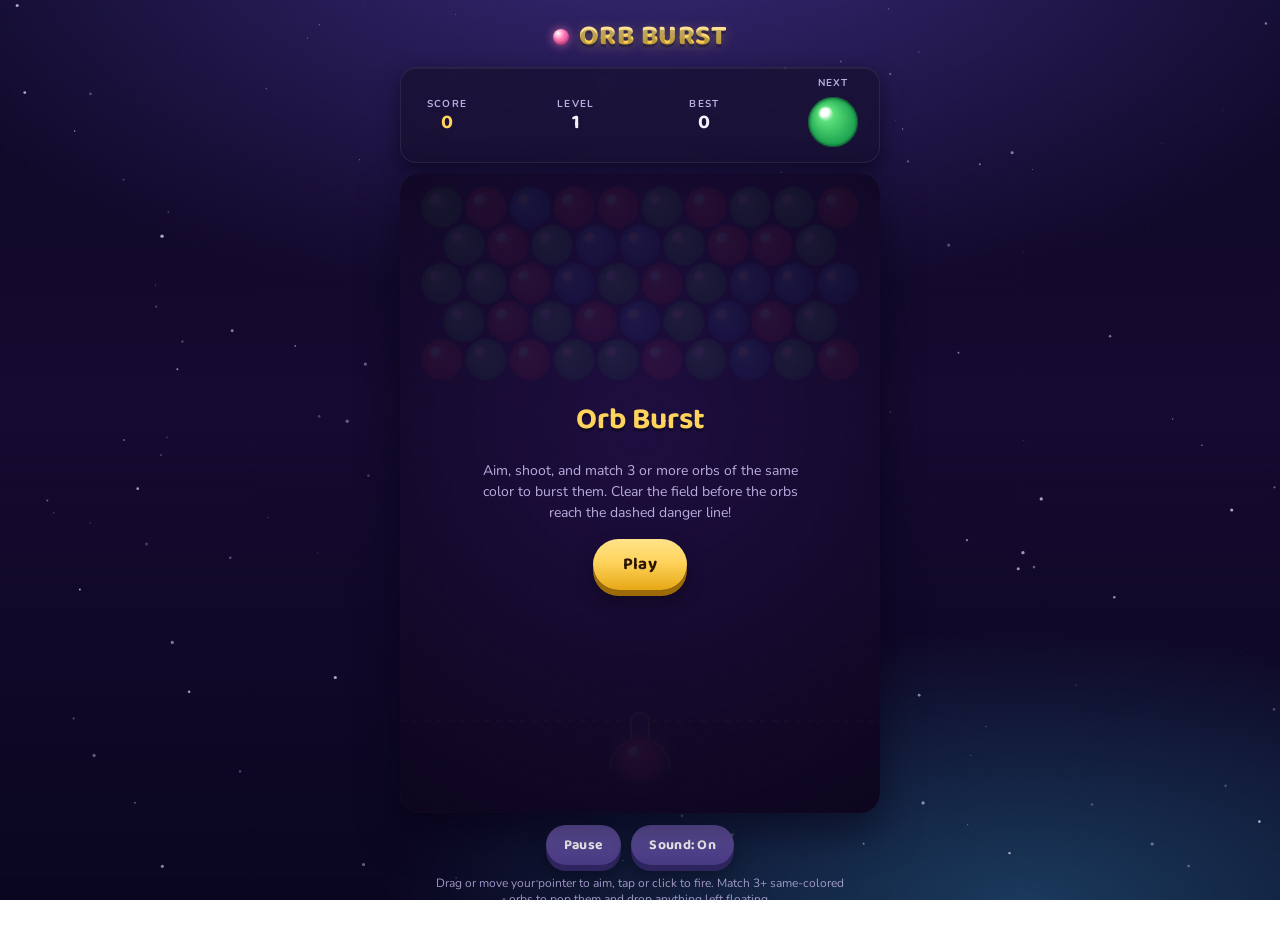
==== bubbleshooter.html @ 4f15226f "Add files via upload" ====
<!DOCTYPE html>
<html lang="en">
<head>
<meta charset="UTF-8">
<meta name="viewport" content="width=device-width, initial-scale=1.0, maximum-scale=1.0, user-scalable=no">
<title>Bubble Shooter</title>
<link rel="stylesheet" href="bubbleshooter.css">
</head>
<body>

<canvas id="starfield"></canvas>

<div id="app">
  <div class="title-row">
    <div class="orb-dot"></div>
    <h1>ORB BURST</h1>
  </div>

  <div class="hud">
    <div class="hud-block">
      <div class="hud-label">Score</div>
      <div class="hud-value gold" id="scoreVal">0</div>
    </div>
    <div class="hud-block">
      <div class="hud-label">Level</div>
      <div class="hud-value" id="levelVal">1</div>
    </div>
    <div class="hud-block">
      <div class="hud-label">Best</div>
      <div class="hud-value" id="bestVal">0</div>
    </div>
    <div class="hud-block">
      <div class="hud-label">Next</div>
      <canvas id="nextPreview" width="44" height="44" style="border-radius:50%;"></canvas>
    </div>
  </div>

  <div id="stage-wrap">
    <canvas id="game" width="480" height="640"></canvas>
    <div id="overlay">
      <h2 id="overlayTitle">Orb Burst</h2>
      <p id="overlayText">Aim, shoot, and match 3 or more orbs of the same color to burst them. Clear the field before the orbs reach the bottom line!</p>
      <div class="stat-line" id="overlayStat" style="display:none;"></div>
      <button class="btn" id="overlayBtn">Play</button>
    </div>
  </div>

  <div id="controls-row">
    <button class="btn secondary" id="pauseBtn">Pause</button>
    <button class="btn secondary" id="soundBtn">Sound: On</button>
  </div>

  <div class="footer-hint">Drag or move your pointer to aim, tap or click to fire. Match 3+ same-colored orbs to pop them and drop anything left floating.</div>
</div>

<script>
(function(){
  "use strict";

  // Polyfill for CanvasRenderingContext2D.roundRect (older browsers)
  if (!CanvasRenderingContext2D.prototype.roundRect) {
    CanvasRenderingContext2D.prototype.roundRect = function(x,y,w,h,r){
      if (typeof r === 'number') r = {tl:r,tr:r,br:r,bl:r};
      this.beginPath();
      this.moveTo(x+r.tl,y);
      this.lineTo(x+w-r.tr,y);
      this.arcTo(x+w,y,x+w,y+r.tr,r.tr);
      this.lineTo(x+w,y+h-r.br);
      this.arcTo(x+w,y+h,x+w-r.br,y+h,r.br);
      this.lineTo(x+r.bl,y+h);
      this.arcTo(x,y+h,x,y+h-r.bl,r.bl);
      this.lineTo(x,y+r.tl);
      this.arcTo(x,y,x+r.tl,y,r.tl);
      this.closePath();
      return this;
    };
  }

  /* ---------------------------------------------------------
     Starfield backdrop (ambient, non-interactive)
  --------------------------------------------------------- */
  const sf = document.getElementById('starfield');
  const sfCtx = sf.getContext('2d');
  let stars = [];
  function sizeStarfield(){
    sf.width = window.innerWidth;
    sf.height = window.innerHeight;
    stars = [];
    const count = Math.floor((sf.width * sf.height) / 9000);
    for(let i=0;i<count;i++){
      stars.push({
        x: Math.random()*sf.width,
        y: Math.random()*sf.height,
        r: Math.random()*1.4 + 0.3,
        p: Math.random()*Math.PI*2,
        s: Math.random()*0.02 + 0.01
      });
    }
  }
  function drawStarfield(t){
    sfCtx.clearRect(0,0,sf.width,sf.height);
    for(const st of stars){
      const alpha = 0.35 + 0.5*Math.sin(t*st.s + st.p)*0.5 + 0.15;
      sfCtx.beginPath();
      sfCtx.fillStyle = `rgba(230,220,255,${Math.max(0.08,alpha)})`;
      sfCtx.arc(st.x, st.y, st.r, 0, Math.PI*2);
      sfCtx.fill();
    }
    requestAnimationFrame(drawStarfield);
  }
  window.addEventListener('resize', sizeStarfield);
  sizeStarfield();
  requestAnimationFrame(drawStarfield);

  /* ---------------------------------------------------------
     Sound (tiny synthesized effects, no external assets)
  --------------------------------------------------------- */
  let audioCtx = null;
  let soundOn = true;
  function ensureAudio(){
    if(!audioCtx){
      try{ audioCtx = new (window.AudioContext || window.webkitAudioContext)(); }
      catch(e){ audioCtx = null; }
    }
  }
  function beep(freq, dur, type, vol, when){
    if(!soundOn || !audioCtx) return;
    const t0 = audioCtx.currentTime + (when||0);
    const osc = audioCtx.createOscillator();
    const gain = audioCtx.createGain();
    osc.type = type || 'sine';
    osc.frequency.setValueAtTime(freq, t0);
    gain.gain.setValueAtTime(0.0001, t0);
    gain.gain.exponentialRampToValueAtTime(vol||0.15, t0+0.012);
    gain.gain.exponentialRampToValueAtTime(0.0001, t0+dur);
    osc.connect(gain).connect(audioCtx.destination);
    osc.start(t0);
    osc.stop(t0+dur+0.02);
  }
  function sfxShoot(){ beep(520,0.09,'triangle',0.12); }
  function sfxBounce(){ beep(340,0.05,'sine',0.06); }
  function sfxAttach(){ beep(300,0.06,'sine',0.08); }
  function sfxPop(i){ beep(620 + i*70, 0.14, 'square', 0.10, i*0.03); }
  function sfxDrop(){ beep(180,0.2,'sawtooth',0.05); }
  function sfxLevel(){ beep(700,0.12,'triangle',0.14); beep(880,0.16,'triangle',0.14,0.1); beep(1040,0.2,'triangle',0.14,0.2); }
  function sfxGameOver(){ beep(300,0.25,'sawtooth',0.12); beep(220,0.3,'sawtooth',0.12,0.15); beep(140,0.4,'sawtooth',0.12,0.3); }

  /* ---------------------------------------------------------
     Game constants & grid math (odd-r horizontal hex offset)
  --------------------------------------------------------- */
  const canvas = document.getElementById('game');
  const ctx = canvas.getContext('2d');
  const W = canvas.width, H = canvas.height;

  const R = 22;                 // bubble radius
  const COLS = 10;
  const ROWH = R*Math.sqrt(3);
  const OFFSET_X = (W - (COLS*2*R)) / 2;
  const OFFSET_Y = 34;
  const CEILING_ROWS_START = 5;      // initial filled rows
  const GAME_OVER_Y = H - 92;        // if a bubble's center passes this, game over
  const SHOOTER_X = W/2, SHOOTER_Y = H - 54;
  const SPEED = 11;

  const COLORS = [
    { id:'r', a:'#ff5f6d', b:'#c81c3e' },
    { id:'b', a:'#4facfe', b:'#1257c7' },
    { id:'g', a:'#5be07a', b:'#149a4a' },
    { id:'y', a:'#ffe066', b:'#e0a41c' },
    { id:'p', a:'#c58bff', b:'#7b2fd6' },
    { id:'o', a:'#ffab5e', b:'#e0651c' },
  ];
  function colorById(id){ return COLORS.find(c=>c.id===id); }

  function cellToPixel(r,c){
    return {
      x: OFFSET_X + R + c*2*R + (r%2===1 ? R : 0),
      y: OFFSET_Y + r*ROWH
    };
  }
  function neighborsOf(r,c){
    if(r % 2 === 0){
      return [[r-1,c-1],[r-1,c],[r,c-1],[r,c+1],[r+1,c-1],[r+1,c]];
    } else {
      return [[r-1,c],[r-1,c+1],[r,c-1],[r,c+1],[r+1,c],[r+1,c+1]];
    }
  }
  function key(r,c){ return r+','+c; }
  function colsInRow(r){ return r%2===1 ? COLS-1 : COLS; }

  /* ---------------------------------------------------------
     Game state
  --------------------------------------------------------- */
  let grid = {};              // key -> colorId
  let level = 1;
  let score = 0;
  let best = parseInt(localStorage.getItem('orbBurstBest')||'0',10) || 0;
  let ceilingOffset = 0;      // pixels the whole stack has descended (visual/logic shift)
  let rowShift = 0;           // integer rows shifted down (for the "ceiling drops" mechanic)
  let shotsUntilDrop = 8;
  let shotsFired = 0;

  let shooterAngle = -Math.PI/2;
  let currentColor = null;
  let nextColor = null;

  let moving = null;          // { x,y,vx,vy,color }
  let particles = [];         // pop effect particles
  let fallers = [];           // bubbles that detached and fall off-screen
  let floatTexts = [];        // "+30" style popups

  let state = 'menu';         // menu | aiming | flying | resolving | paused | over | win
  let animT = 0;

  document.getElementById('bestVal').textContent = best;

  /* ---------------------------------------------------------
     Level setup
  --------------------------------------------------------- */
  function availableColorCount(){
    return Math.min(COLORS.length, 3 + Math.floor((level-1)/1));
  }
  function randomColor(){
    const n = availableColorCount();
    return COLORS[Math.floor(Math.random()*n)].id;
  }

  function buildLevel(lv){
    grid = {};
    rowShift = 0;
    ceilingOffset = 0;
    const rows = Math.min(CEILING_ROWS_START + Math.floor((lv-1)/2), 9);
    for(let r=0;r<rows;r++){
      for(let c=0;c<colsInRow(r);c++){
        // leave a few sparse gaps for variety in higher levels
        if(lv>2 && Math.random() < 0.06 && r>0) continue;
        grid[key(r,c)] = randomColor();
      }
    }
    currentColor = randomColor();
    nextColor = randomColor();
    shotsFired = 0;
    shotsUntilDrop = 8;
    drawNextPreview();
  }

  /* ---------------------------------------------------------
     Rendering helpers
  --------------------------------------------------------- */
  function bubbleGradient(x,y,r,color,ctx2){
    const g = ctx2.createRadialGradient(x-r*0.35,y-r*0.4,r*0.15,x,y,r*1.05);
    g.addColorStop(0, '#ffffff');
    g.addColorStop(0.18, color.a);
    g.addColorStop(1, color.b);
    return g;
  }

  function drawBubble(x,y,r,colorId,ctx2,glow){
    const color = colorById(colorId);
    if(!color) return;
    ctx2 = ctx2 || ctx;
    if(glow){
      ctx2.save();
      ctx2.shadowColor = color.a;
      ctx2.shadowBlur = 18;
    }
    ctx2.beginPath();
    ctx2.fillStyle = bubbleGradient(x,y,r,color,ctx2);
    ctx2.arc(x,y,r,0,Math.PI*2);
    ctx2.fill();
    // rim
    ctx2.beginPath();
    ctx2.strokeStyle = 'rgba(0,0,0,0.18)';
    ctx2.lineWidth = 1.5;
    ctx2.arc(x,y,r-0.75,0,Math.PI*2);
    ctx2.stroke();
    // specular highlight
    ctx2.beginPath();
    ctx2.fillStyle = 'rgba(255,255,255,0.55)';
    ctx2.ellipse(x-r*0.32, y-r*0.38, r*0.26, r*0.16, -0.6, 0, Math.PI*2);
    ctx2.fill();
    if(glow) ctx2.restore();
  }

  function drawNextPreview(){
    const c = document.getElementById('nextPreview');
    const cx = c.getContext('2d');
    cx.clearRect(0,0,44,44);
    drawBubble(22,22,17,nextColor,cx,false);
  }

  /* ---------------------------------------------------------
     Grid rendering + game-over line
  --------------------------------------------------------- */
  function forEachBubble(fn){
    for(const k in grid){
      const [r,c] = k.split(',').map(Number);
      fn(r,c,grid[k]);
    }
  }

  function drawGrid(){
    forEachBubble((r,c,colorId)=>{
      const p = cellToPixel(r,c);
      drawBubble(p.x, p.y + ceilingOffset, R-1.2, colorId);
    });
  }

  function drawDangerLine(){
    const y = GAME_OVER_Y;
    ctx.save();
    ctx.setLineDash([6,6]);
    ctx.strokeStyle = 'rgba(255,90,110,0.55)';
    ctx.lineWidth = 2;
    ctx.beginPath();
    ctx.moveTo(0,y);
    ctx.lineTo(W,y);
    ctx.stroke();
    ctx.restore();
  }

  /* ---------------------------------------------------------
     Shooter + aim trajectory (with wall bounce prediction)
  --------------------------------------------------------- */
  function drawShooter(){
    // base
    ctx.save();
    ctx.translate(SHOOTER_X, SHOOTER_Y);
    const grad = ctx.createRadialGradient(0,10,4,0,10,34);
    grad.addColorStop(0,'#3a2a72');
    grad.addColorStop(1,'#1c1240');
    ctx.beginPath();
    ctx.fillStyle = grad;
    ctx.arc(0,10,30,Math.PI,0,false);
    ctx.fill();
    ctx.strokeStyle = 'rgba(255,211,92,0.5)';
    ctx.lineWidth = 2;
    ctx.beginPath();
    ctx.arc(0,10,30,Math.PI,0,false);
    ctx.stroke();

    // barrel
    ctx.rotate(shooterAngle + Math.PI/2);
    ctx.fillStyle = '#2a1c58';
    ctx.strokeStyle = 'rgba(255,211,92,0.6)';
    ctx.lineWidth = 2;
    ctx.beginPath();
    ctx.roundRect(-9,-46,18,46,8);
    ctx.fill();
    ctx.stroke();
    ctx.restore();

    // loaded bubble
    if(currentColor && (state==='aiming' || state==='menu')){
      drawBubble(SHOOTER_X, SHOOTER_Y, R-1, currentColor, ctx, true);
    }
  }

  function computeAimPath(){
    // Returns list of points for dashed trajectory, bouncing off side walls.
    const pts = [{x:SHOOTER_X,y:SHOOTER_Y}];
    let x = SHOOTER_X, y = SHOOTER_Y;
    let vx = Math.cos(shooterAngle)*SPEED, vy = Math.sin(shooterAngle)*SPEED;
    for(let i=0;i<400;i++){
      x += vx; y += vy;
      if(x < R){ x = R; vx = -vx; }
      if(x > W-R){ x = W-R; vx = -vx; }
      pts.push({x,y});
      if(y < OFFSET_Y + R + ceilingOffset) break;
      // stop near any existing bubble
      let hit = false;
      forEachBubble((r,c,colorId)=>{
        if(hit) return;
        const p = cellToPixel(r,c);
        const dx = x-p.x, dy = y-(p.y+ceilingOffset);
        if(dx*dx+dy*dy <= (2*R-4)*(2*R-4)) hit = true;
      });
      if(hit) break;
    }
    return pts;
  }

  function drawAimLine(){
    if(state !== 'aiming') return;
    const pts = computeAimPath();
    ctx.save();
    ctx.setLineDash([9,9]);
    ctx.lineDashOffset = -(animT*0.03)%18;
    ctx.strokeStyle = 'rgba(255,255,255,0.55)';
    ctx.lineWidth = 2.4;
    ctx.beginPath();
    pts.forEach((p,i)=> i===0 ? ctx.moveTo(p.x,p.y) : ctx.lineTo(p.x,p.y));
    ctx.stroke();
    ctx.restore();
    // landing marker
    const last = pts[pts.length-1];
    ctx.save();
    ctx.globalAlpha = 0.5;
    drawBubble(last.x,last.y,R-2,currentColor);
    ctx.restore();
  }

  /* ---------------------------------------------------------
     Particles (pop burst) & floating score text
  --------------------------------------------------------- */
  function spawnPopParticles(x,y,colorId){
    const color = colorById(colorId);
    for(let i=0;i<12;i++){
      const ang = (Math.PI*2*i)/12 + Math.random()*0.3;
      const spd = 2 + Math.random()*3.2;
      particles.push({
        x,y,
        vx: Math.cos(ang)*spd,
        vy: Math.sin(ang)*spd - 1,
        r: 2.5+Math.random()*2.5,
        life: 1,
        color: Math.random()<0.5 ? color.a : color.b
      });
    }
    // shockwave ring
    particles.push({ ring:true, x, y, r:4, life:1, color: color.a });
  }

  function updateParticles(){
    for(let i=particles.length-1;i>=0;i--){
      const p = particles[i];
      if(p.ring){
        p.r += 3.2;
        p.life -= 0.06;
      } else {
        p.x += p.vx; p.y += p.vy;
        p.vy += 0.18;
        p.life -= 0.025;
      }
      if(p.life<=0) particles.splice(i,1);
    }
  }
  function drawParticles(){
    for(const p of particles){
      ctx.save();
      ctx.globalAlpha = Math.max(0,p.life);
      if(p.ring){
        ctx.strokeStyle = p.color;
        ctx.lineWidth = 2.5;
        ctx.beginPath();
        ctx.arc(p.x,p.y,p.r,0,Math.PI*2);
        ctx.stroke();
      } else {
        ctx.fillStyle = p.color;
        ctx.beginPath();
        ctx.arc(p.x,p.y,p.r,0,Math.PI*2);
        ctx.fill();
      }
      ctx.restore();
    }
  }

  function spawnFloatText(x,y,text,color){
    floatTexts.push({x,y,text,life:1,color: color||'#ffd35c'});
  }
  function updateFloatTexts(){
    for(let i=floatTexts.length-1;i>=0;i--){
      const t = floatTexts[i];
      t.y -= 0.7;
      t.life -= 0.018;
      if(t.life<=0) floatTexts.splice(i,1);
    }
  }
  function drawFloatTexts(){
    ctx.save();
    ctx.font = "800 20px 'Baloo 2', sans-serif";
    ctx.textAlign = 'center';
    for(const t of floatTexts){
      ctx.globalAlpha = Math.max(0,t.life);
      ctx.fillStyle = t.color;
      ctx.fillText(t.text, t.x, t.y);
    }
    ctx.restore();
  }

  /* ---------------------------------------------------------
     Falling (detached) bubbles animation
  --------------------------------------------------------- */
  function updateFallers(){
    for(let i=fallers.length-1;i>=0;i--){
      const f = fallers[i];
      f.vy += 0.45;
      f.x += f.vx;
      f.y += f.vy;
      f.rot += f.vr;
      if(f.y - R > H){ fallers.splice(i,1); }
    }
  }
  function drawFallers(){
    for(const f of fallers){
      ctx.save();
      ctx.translate(f.x,f.y);
      ctx.rotate(f.rot);
      drawBubble(0,0,R-1.2,f.color);
      ctx.restore();
    }
  }

  /* ---------------------------------------------------------
     Firing + collision + snapping
  --------------------------------------------------------- */
  function fire(){
    if(state !== 'aiming') return;
    ensureAudio();
    state = 'flying';
    moving = {
      x: SHOOTER_X, y: SHOOTER_Y,
      vx: Math.cos(shooterAngle)*SPEED,
      vy: Math.sin(shooterAngle)*SPEED,
      color: currentColor
    };
    sfxShoot();
  }

  function findSnapCell(x,y){
    // Find nearest empty cell near point (x,y), preferring adjacency to existing bubbles.
    let best = null, bestDist = Infinity;
    let candidates = new Set();
    forEachBubble((r,c)=>{
      neighborsOf(r,c).forEach(([nr,nc])=>{
        if(nr<0) return;
        if(nc<0 || nc>=colsInRow(nr)) return;
        if(!grid[key(nr,nc)]) candidates.add(key(nr,nc));
      });
    });
    if(candidates.size === 0){
      // empty board: approximate directly
      let r = Math.round((y-ceilingOffset-OFFSET_Y)/ROWH);
      if(r<0) r=0;
      let c = Math.round((x-OFFSET_X-R-(r%2===1?R:0))/(2*R));
      c = Math.max(0, Math.min(colsInRow(r)-1, c));
      return {r,c};
    }
    candidates.forEach(k=>{
      const [r,c] = k.split(',').map(Number);
      const p = cellToPixel(r,c);
      const dx = x-p.x, dy = y-(p.y+ceilingOffset);
      const d = dx*dx+dy*dy;
      if(d < bestDist){ bestDist = d; best = {r,c}; }
    });
    return best;
  }

  function updateMoving(){
    if(!moving) return;
    moving.x += moving.vx;
    moving.y += moving.vy;

    if(moving.x < R){ moving.x = R; moving.vx *= -1; sfxBounce(); }
    if(moving.x > W-R){ moving.x = W-R; moving.vx *= -1; sfxBounce(); }

    let collided = false;
    if(moving.y <= OFFSET_Y + R + ceilingOffset){
      collided = true;
    } else {
      forEachBubble((r,c)=>{
        if(collided) return;
        const p = cellToPixel(r,c);
        const dx = moving.x-p.x, dy = moving.y-(p.y+ceilingOffset);
        if(dx*dx+dy*dy <= (2*R-3)*(2*R-3)) collided = true;
      });
    }

    if(collided){
      const cell = findSnapCell(moving.x, moving.y - ceilingOffset);
      const shotColor = moving.color;
      moving = null;
      if(cell){
        grid[key(cell.r,cell.c)] = shotColor;
        sfxAttach();
        resolveMatches(cell.r, cell.c);   // this sets state to 'aiming' / 'win' / 'over'
      } else {
        state = 'aiming';
      }
    }
  }

  /* ---------------------------------------------------------
     Match resolution + floating cleanup
  --------------------------------------------------------- */
  function floodMatch(r,c){
    const color = grid[key(r,c)];
    if(!color) return [];
    const visited = new Set();
    const stack = [[r,c]];
    const result = [];
    while(stack.length){
      const [cr,cc] = stack.pop();
      const k = key(cr,cc);
      if(visited.has(k)) continue;
      visited.add(k);
      if(grid[k] !== color) continue;
      result.push([cr,cc]);
      for(const [nr,nc] of neighborsOf(cr,cc)){
        if(!visited.has(key(nr,nc))) stack.push([nr,nc]);
      }
    }
    return result;
  }

  function findFloating(){
    const visited = new Set();
    const queue = [];
    for(let c=0;c<colsInRow(0);c++){
      const k = key(0,c);
      if(grid[k]){ visited.add(k); queue.push([0,c]); }
    }
    while(queue.length){
      const [r,c] = queue.shift();
      for(const [nr,nc] of neighborsOf(r,c)){
        const k = key(nr,nc);
        if(grid[k] && !visited.has(k)){ visited.add(k); queue.push([nr,nc]); }
      }
    }
    const floating = [];
    for(const k in grid){
      if(!visited.has(k)) floating.push(k);
    }
    return floating;
  }

  function addScore(n, x, y){
    score += n;
    document.getElementById('scoreVal').textContent = score;
    spawnFloatText(x,y,'+'+n);
    if(score > best){
      best = score;
      localStorage.setItem('orbBurstBest', String(best));
      document.getElementById('bestVal').textContent = best;
    }
  }

  function resolveMatches(r,c){
    const group = floodMatch(r,c);
    if(group.length >= 3){
      group.forEach(([gr,gc],i)=>{
        const p = cellToPixel(gr,gc);
        const colorId = grid[key(gr,gc)];
        setTimeout(()=>{
          spawnPopParticles(p.x, p.y+ceilingOffset, colorId);
          sfxPop(i);
        }, i*28);
        delete grid[key(gr,gc)];
      });
      const p = cellToPixel(r,c);
      addScore(group.length*10 + Math.max(0,group.length-3)*5, p.x, p.y+ceilingOffset);

      // after removal, detach anything no longer connected to ceiling
      const floating = findFloating();
      if(floating.length){
        floating.forEach(k=>{
          const [fr,fc] = k.split(',').map(Number);
          const p2 = cellToPixel(fr,fc);
          fallers.push({
            x: p2.x, y: p2.y+ceilingOffset,
            vx: (Math.random()-0.5)*2.5, vy: -1-Math.random(),
            rot: 0, vr: (Math.random()-0.5)*0.3,
            color: grid[k]
          });
          delete grid[k];
        });
        addScore(floating.length*15, p.x, p.y+ceilingOffset-24);
        sfxDrop();
      }
    }

    checkBoardState();
  }

  function checkBoardState(){
    const remaining = Object.keys(grid).length;
    if(remaining === 0){
      state = 'win';
      sfxLevel();
      showOverlay('Level Cleared!', `You cleared the field with a score of ${score}.`, true, 'Next Level');
      return;
    }
    // game over check
    let over = false;
    forEachBubble((r,c)=>{
      const p = cellToPixel(r,c);
      if(p.y+ceilingOffset + R >= GAME_OVER_Y) over = true;
    });
    if(over){
      state = 'over';
      sfxGameOver();
      showOverlay('Game Over', `Final score: ${score}. The orbs reached the danger line.`, true, 'Try Again');
      return;
    }
    // ready for next shot
    currentColor = nextColor;
    nextColor = randomColor();
    drawNextPreview();
    state = 'aiming';
  }

  function forceDropCeiling(){
    // shift every row down by 1 to raise tension, add a fresh row at top
    const newGrid = {};
    for(const k in grid){
      const [r,c] = k.split(',').map(Number);
      newGrid[key(r+1,c)] = grid[k];
    }
    for(let c=0;c<colsInRow(0);c++){
      if(Math.random() < 0.82) newGrid[key(0,c)] = randomColor();
    }
    grid = newGrid;
    checkBoardState();
  }

  /* ---------------------------------------------------------
     Input handling
  --------------------------------------------------------- */
  function pointFromEvent(e){
    const rect = canvas.getBoundingClientRect();
    const scaleX = W / rect.width, scaleY = H / rect.height;
    const cx = (e.touches ? e.touches[0].clientX : e.clientX) - rect.left;
    const cy = (e.touches ? e.touches[0].clientY : e.clientY) - rect.top;
    return { x: cx*scaleX, y: cy*scaleY };
  }

  function updateAimFromPoint(pt){
    let dx = pt.x - SHOOTER_X, dy = pt.y - SHOOTER_Y;
    let ang = Math.atan2(dy,dx);
    const minAng = -Math.PI + 0.18, maxAng = -0.18;
    if(dy > -10){
      // clamp to upward hemisphere with small margins near horizontal
      ang = ang > -Math.PI/2 ? maxAng : minAng;
    }
    ang = Math.max(-Math.PI+0.12, Math.min(-0.12, ang));
    shooterAngle = ang;
  }

  let pointerDown = false;
  canvas.addEventListener('mousemove', (e)=>{
    if(state!=='aiming') return;
    updateAimFromPoint(pointFromEvent(e));
  });
  canvas.addEventListener('mousedown', (e)=>{
    if(state!=='aiming') return;
    updateAimFromPoint(pointFromEvent(e));
    fire();
  });
  canvas.addEventListener('touchstart', (e)=>{
    e.preventDefault();
    if(state!=='aiming'){ return; }
    updateAimFromPoint(pointFromEvent(e));
  }, {passive:false});
  canvas.addEventListener('touchmove', (e)=>{
    e.preventDefault();
    if(state!=='aiming') return;
    updateAimFromPoint(pointFromEvent(e));
  }, {passive:false});
  canvas.addEventListener('touchend', (e)=>{
    e.preventDefault();
    if(state!=='aiming') return;
    fire();
  }, {passive:false});

  /* ---------------------------------------------------------
     Overlay / menu control
  --------------------------------------------------------- */
  const overlay = document.getElementById('overlay');
  const overlayTitle = document.getElementById('overlayTitle');
  const overlayText = document.getElementById('overlayText');
  const overlayStat = document.getElementById('overlayStat');
  const overlayBtn = document.getElementById('overlayBtn');

  function showOverlay(title, text, showBtn, btnLabel){
    overlayTitle.textContent = title;
    overlayText.textContent = text;
    overlayStat.style.display = 'none';
    overlayBtn.style.display = showBtn ? 'inline-block' : 'none';
    overlayBtn.textContent = btnLabel || 'Play';
    overlay.classList.add('show');
  }
  function hideOverlay(){ overlay.classList.remove('show'); }

  overlayBtn.addEventListener('click', ()=>{
    ensureAudio();
    if(state === 'menu' || state === 'over'){
      level = 1; score = 0;
      document.getElementById('scoreVal').textContent = 0;
      document.getElementById('levelVal').textContent = level;
      buildLevel(level);
      hideOverlay();
      state = 'aiming';
    } else if(state === 'win'){
      level += 1;
      document.getElementById('levelVal').textContent = level;
      buildLevel(level);
      hideOverlay();
      state = 'aiming';
    }
  });

  document.getElementById('pauseBtn').addEventListener('click', ()=>{
    if(state === 'paused'){
      state = prevState || 'aiming';
      document.getElementById('pauseBtn').textContent = 'Pause';
      hideOverlay();
    } else if(state==='aiming' || state==='flying'){
      prevState = state;
      state = 'paused';
      document.getElementById('pauseBtn').textContent = 'Resume';
      showOverlay('Paused', 'Take a breather. Tap resume when you\'re ready to keep popping orbs.', false);
    }
  });
  let prevState = null;

  document.getElementById('soundBtn').addEventListener('click', (e)=>{
    ensureAudio();
    soundOn = !soundOn;
    e.target.textContent = 'Sound: ' + (soundOn ? 'On' : 'Off');
  });

  /* ---------------------------------------------------------
     Main loop
  --------------------------------------------------------- */
  function loop(t){
    animT = t;
    ctx.clearRect(0,0,W,H);

    // background inner glow
    const bg = ctx.createRadialGradient(W/2,80,20,W/2,H*0.6,W*0.9);
    bg.addColorStop(0,'rgba(70,40,140,0.25)');
    bg.addColorStop(1,'rgba(10,6,25,0)');
    ctx.fillStyle = bg;
    ctx.fillRect(0,0,W,H);

    drawDangerLine();
    drawGrid();
    drawFallers();

    if(state === 'flying'){ updateMoving(); }
    if(moving){ drawBubble(moving.x, moving.y, R-1.2, moving.color, ctx, true); }

    drawAimLine();
    drawShooter();

    updateParticles(); drawParticles();
    updateFallers();
    updateFloatTexts(); drawFloatTexts();

    requestAnimationFrame(loop);
  }

  // Firing counts toward the periodic forced ceiling-drop tension mechanic
  fire = function(){
    if(state !== 'aiming') return;
    ensureAudio();
    shotsFired++;
    state = 'flying';
    moving = {
      x: SHOOTER_X, y: SHOOTER_Y,
      vx: Math.cos(shooterAngle)*SPEED,
      vy: Math.sin(shooterAngle)*SPEED,
      color: currentColor
    };
    sfxShoot();
    if(shotsFired % shotsUntilDrop === 0){
      setTimeout(()=>{ if(state!=='over') forceDropCeiling(); }, 550);
    }
  };

  /* ---------------------------------------------------------
     Boot
  --------------------------------------------------------- */
  buildLevel(1);
  showOverlay('Orb Burst', 'Aim, shoot, and match 3 or more orbs of the same color to burst them. Clear the field before the orbs reach the dashed danger line!', true, 'Play');
  requestAnimationFrame(loop);

})();
</script>
</body>
</html>
---- bubbleshooter.css ----
@import url('https://fonts.googleapis.com/css2?family=Baloo+2:wght@500;700;800&family=Nunito:wght@400;600;700;800&display=swap');

  :root{
    --ink: #f4f0ff;
    --sub: #b9aee0;
    --gold: #ffd35c;
    --gold-deep: #e6a915;
    --panel: rgba(23, 16, 48, 0.72);
    --panel-edge: rgba(255,255,255,0.08);
    --shadow-deep: rgba(5,2,20,0.55);
  }

  *{ box-sizing: border-box; -webkit-tap-highlight-color: transparent; }

  html, body{
    margin:0; padding:0; height:100%;
    background:
      radial-gradient(ellipse 120% 80% at 50% -10%, #3a2a7a 0%, transparent 55%),
      radial-gradient(ellipse 100% 60% at 80% 100%, #1a3a5c 0%, transparent 50%),
      linear-gradient(180deg, #0d0824 0%, #150a30 45%, #0a0620 100%);
    font-family: 'Nunito', sans-serif;
    color: var(--ink);
    overflow: hidden;
    touch-action: none;
  }

  #starfield{
    position: fixed; inset:0; z-index:0; pointer-events:none;
  }

  #app{
    position: relative;
    z-index: 1;
    display:flex;
    flex-direction:column;
    align-items:center;
    min-height:100%;
    padding: 14px 10px 22px;
  }

  .title-row{
    display:flex; align-items:center; gap:10px;
    margin-bottom:8px;
  }
  .title-row h1{
    font-family:'Baloo 2', sans-serif;
    font-weight:800;
    font-size: 28px;
    margin:0;
    letter-spacing: 0.5px;
    background: linear-gradient(180deg, #fff5da 0%, var(--gold) 55%, var(--gold-deep) 100%);
    -webkit-background-clip:text; background-clip:text; color:transparent;
    text-shadow: 0 3px 0 rgba(0,0,0,0.25);
    filter: drop-shadow(0 2px 6px rgba(255,211,92,0.25));
  }
  .orb-dot{
    width:16px; height:16px; border-radius:50%;
    background: radial-gradient(circle at 32% 28%, #fff, #ff7ab8 40%, #c22a7a 100%);
    box-shadow: 0 0 10px rgba(255,122,184,0.7), inset 0 -2px 3px rgba(0,0,0,0.25);
  }

  .hud{
    width: 100%;
    max-width: 480px;
    display:flex;
    justify-content: space-between;
    align-items:center;
    padding: 8px 14px;
    margin-bottom: 10px;
    background: var(--panel);
    border: 1px solid var(--panel-edge);
    border-radius: 16px;
    backdrop-filter: blur(6px);
    box-shadow: 0 8px 20px var(--shadow-deep), inset 0 1px 0 rgba(255,255,255,0.06);
  }
  .hud-block{ text-align:center; min-width: 64px; }
  .hud-label{
    font-size: 10px; text-transform: uppercase; letter-spacing: 1.2px;
    color: var(--sub); font-weight:700;
  }
  .hud-value{
    font-family:'Baloo 2', sans-serif;
    font-size: 20px; font-weight:700; color: var(--ink);
    line-height: 1.15;
  }
  .hud-value.gold{ color: var(--gold); }

  #stage-wrap{
    position: relative;
    width: 100%;
    max-width: 480px;
    border-radius: 20px;
    overflow: hidden;
    box-shadow: 0 18px 40px var(--shadow-deep), inset 0 0 0 1px var(--panel-edge);
    background: radial-gradient(ellipse 140% 100% at 50% 0%, #241249 0%, #150a30 60%, #0c0620 100%);
  }

  canvas{ display:block; width:100%; height:auto; touch-action:none; }

  #overlay{
    position:absolute; inset:0;
    display:flex; flex-direction:column; align-items:center; justify-content:center;
    gap:16px;
    background: radial-gradient(ellipse 120% 90% at 50% 40%, rgba(30,14,64,0.92) 0%, rgba(8,4,20,0.96) 100%);
    text-align:center;
    padding: 24px;
    opacity:0; pointer-events:none;
    transition: opacity 0.35s ease;
  }
  #overlay.show{ opacity:1; pointer-events:all; }
  #overlay h2{
    font-family:'Baloo 2', sans-serif;
    font-size: 30px; margin: 0;
    color: var(--gold);
    text-shadow: 0 3px 0 rgba(0,0,0,0.35);
  }
  #overlay p{ color: var(--sub); margin:0; max-width: 320px; line-height:1.5; font-size:14px; }
  #overlay .stat-line{ color: var(--ink); font-size: 16px; font-weight:700; }

  .btn{
    font-family:'Baloo 2', sans-serif;
    font-size: 17px; font-weight:700; letter-spacing: 0.3px;
    color: #2b1400;
    padding: 12px 30px;
    border: none; border-radius: 999px;
    background: linear-gradient(180deg, #ffe28a 0%, var(--gold) 45%, var(--gold-deep) 100%);
    box-shadow: 0 6px 0 #9c6a08, 0 10px 18px rgba(0,0,0,0.35);
    cursor:pointer;
    transition: transform 0.08s ease, box-shadow 0.08s ease;
  }
  .btn:active{ transform: translateY(4px); box-shadow: 0 2px 0 #9c6a08, 0 4px 10px rgba(0,0,0,0.3); }
  .btn.secondary{
    background: linear-gradient(180deg, #6a5aa8 0%, #4a3a86 100%);
    color: #fff;
    box-shadow: 0 6px 0 #2f2560, 0 10px 18px rgba(0,0,0,0.35);
  }
  .btn.secondary:active{ box-shadow: 0 2px 0 #2f2560, 0 4px 10px rgba(0,0,0,0.3); }

  #controls-row{
    display:flex; gap:10px; margin-top:12px;
  }
  #controls-row .btn{ font-size: 14px; padding: 9px 18px; }

  .footer-hint{
    margin-top: 10px;
    color: var(--sub);
    font-size: 12px;
    text-align:center;
    max-width: 420px;
    opacity: 0.85;
  }

  @media (max-height: 720px){
    .title-row h1{ font-size: 22px; }
    .hud{ padding:6px 12px; }
  }
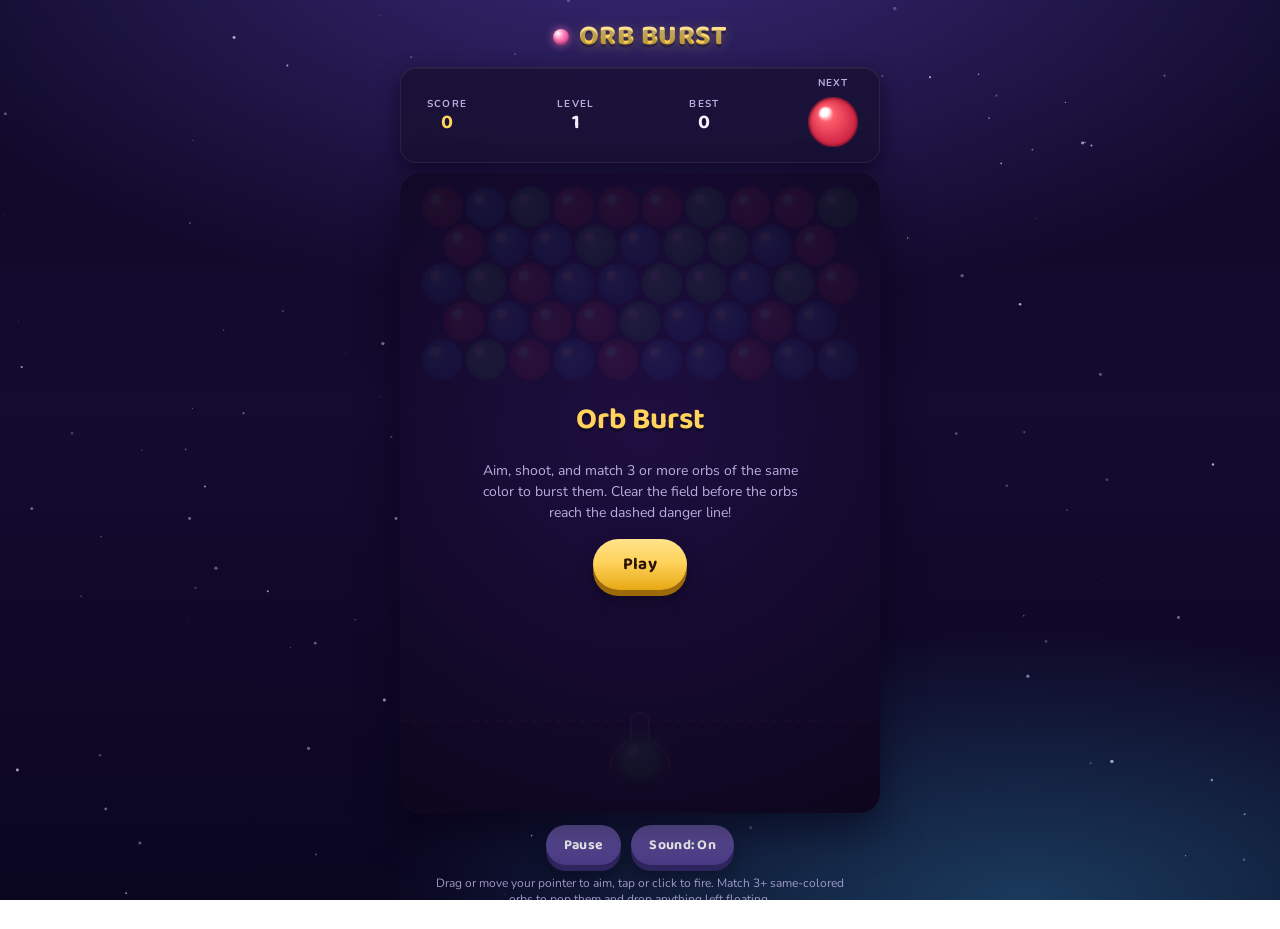
==== commit 80e4f8d2: "Update bubbleshooter.html" ====
--- a/bubbleshooter.html
+++ b/bubbleshooter.html
@@ -878,4 +878,4 @@
 })();
 </script>
 </body>
-</html>+</html>
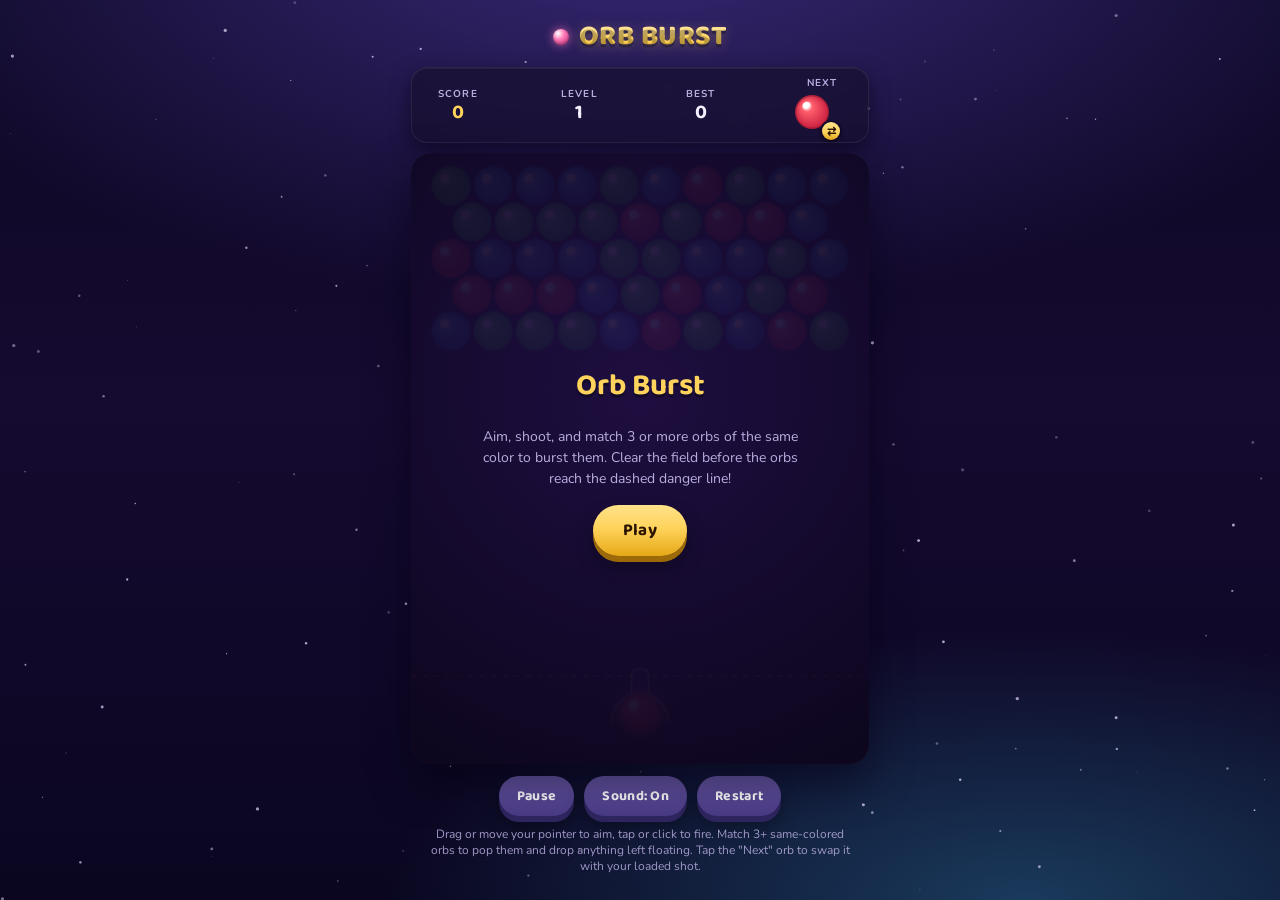
==== commit 5482fb6d: "Update bubbleshooter.html" ====
--- a/bubbleshooter.html
+++ b/bubbleshooter.html
@@ -31,7 +31,10 @@
     </div>
     <div class="hud-block">
       <div class="hud-label">Next</div>
-      <canvas id="nextPreview" width="44" height="44" style="border-radius:50%;"></canvas>
+      <div id="nextWrap" title="Click to swap with your loaded orb">
+        <canvas id="nextPreview" width="44" height="44"></canvas>
+        <div id="swapBadge">⇄</div>
+      </div>
     </div>
   </div>
 
@@ -41,16 +44,20 @@
       <h2 id="overlayTitle">Orb Burst</h2>
       <p id="overlayText">Aim, shoot, and match 3 or more orbs of the same color to burst them. Clear the field before the orbs reach the bottom line!</p>
       <div class="stat-line" id="overlayStat" style="display:none;"></div>
-      <button class="btn" id="overlayBtn">Play</button>
+      <div style="display:flex; gap:10px; flex-wrap:wrap; justify-content:center;">
+        <button class="btn" id="overlayBtn">Play</button>
+        <button class="btn secondary" id="overlayBtn2" style="display:none;">Cancel</button>
+      </div>
     </div>
   </div>
 
   <div id="controls-row">
     <button class="btn secondary" id="pauseBtn">Pause</button>
     <button class="btn secondary" id="soundBtn">Sound: On</button>
+    <button class="btn secondary" id="restartBtn">Restart</button>
   </div>
 
-  <div class="footer-hint">Drag or move your pointer to aim, tap or click to fire. Match 3+ same-colored orbs to pop them and drop anything left floating.</div>
+  <div class="footer-hint">Drag or move your pointer to aim, tap or click to fire. Match 3+ same-colored orbs to pop them and drop anything left floating. Tap the "Next" orb to swap it with your loaded shot.</div>
 </div>
 
 <script>
@@ -143,6 +150,7 @@
   function sfxPop(i){ beep(620 + i*70, 0.14, 'square', 0.10, i*0.03); }
   function sfxDrop(){ beep(180,0.2,'sawtooth',0.05); }
   function sfxLevel(){ beep(700,0.12,'triangle',0.14); beep(880,0.16,'triangle',0.14,0.1); beep(1040,0.2,'triangle',0.14,0.2); }
+  function sfxSwap(){ beep(480,0.07,'sine',0.09); beep(640,0.08,'sine',0.09,0.05); }
   function sfxGameOver(){ beep(300,0.25,'sawtooth',0.12); beep(220,0.3,'sawtooth',0.12,0.15); beep(140,0.4,'sawtooth',0.12,0.3); }
 
   /* ---------------------------------------------------------
@@ -770,6 +778,10 @@
   const overlayText = document.getElementById('overlayText');
   const overlayStat = document.getElementById('overlayStat');
   const overlayBtn = document.getElementById('overlayBtn');
+  const overlayBtn2 = document.getElementById('overlayBtn2');
+
+  let prevState = null;
+  let awaitingRestartConfirm = false;
 
   function showOverlay(title, text, showBtn, btnLabel){
     overlayTitle.textContent = title;
@@ -777,25 +789,64 @@
     overlayStat.style.display = 'none';
     overlayBtn.style.display = showBtn ? 'inline-block' : 'none';
     overlayBtn.textContent = btnLabel || 'Play';
+    overlayBtn2.style.display = 'none';
     overlay.classList.add('show');
   }
   function hideOverlay(){ overlay.classList.remove('show'); }
+
+  function startFresh(){
+    level = 1; score = 0;
+    document.getElementById('scoreVal').textContent = 0;
+    document.getElementById('levelVal').textContent = level;
+    buildLevel(level);
+    hideOverlay();
+    moving = null;
+    particles = []; fallers = []; floatTexts = [];
+    document.getElementById('pauseBtn').textContent = 'Pause';
+    state = 'aiming';
+  }
+
+  // Rebuilds only the current level's board back to its starting layout.
+  // Score, best score, and level number are left untouched.
+  function restartLevel(){
+    buildLevel(level);
+    hideOverlay();
+    moving = null;
+    particles = []; fallers = []; floatTexts = [];
+    document.getElementById('pauseBtn').textContent = 'Pause';
+    state = 'aiming';
+  }
 
   overlayBtn.addEventListener('click', ()=>{
     ensureAudio();
-    if(state === 'menu' || state === 'over'){
-      level = 1; score = 0;
-      document.getElementById('scoreVal').textContent = 0;
-      document.getElementById('levelVal').textContent = level;
-      buildLevel(level);
-      hideOverlay();
-      state = 'aiming';
+
+    if(awaitingRestartConfirm){
+      awaitingRestartConfirm = false;
+      restartLevel();
+      return;
+    }
+
+    if(state === 'menu'){
+      startFresh();
+    } else if(state === 'over'){
+      // Game over ends the run — starting over goes back to Level 1.
+      startFresh();
     } else if(state === 'win'){
       level += 1;
       document.getElementById('levelVal').textContent = level;
       buildLevel(level);
       hideOverlay();
       state = 'aiming';
+    }
+  });
+
+  overlayBtn2.addEventListener('click', ()=>{
+    ensureAudio();
+    if(awaitingRestartConfirm){
+      awaitingRestartConfirm = false;
+      state = prevState || 'aiming';
+      document.getElementById('pauseBtn').textContent = 'Pause';
+      hideOverlay();
     }
   });
 
@@ -811,13 +862,58 @@
       showOverlay('Paused', 'Take a breather. Tap resume when you\'re ready to keep popping orbs.', false);
     }
   });
-  let prevState = null;
 
   document.getElementById('soundBtn').addEventListener('click', (e)=>{
     ensureAudio();
     soundOn = !soundOn;
     e.target.textContent = 'Sound: ' + (soundOn ? 'On' : 'Off');
   });
+
+  // Restart: resets only the CURRENT level's board back to its starting
+  // layout. Score and level number are kept — this does not touch the
+  // rest of the game. Asks for in-app confirmation (not window.confirm,
+  // which some embedded viewers block silently) so an accidental tap
+  // doesn't wipe the board mid-shot.
+  document.getElementById('restartBtn').addEventListener('click', ()=>{
+    ensureAudio();
+    if(state === 'menu'){ return; }
+
+    const isMidGame = (state === 'aiming' || state === 'flying' || state === 'resolving' || state === 'paused');
+    if(isMidGame){
+      prevState = (state === 'paused') ? prevState : state;
+      state = 'paused';
+      document.getElementById('pauseBtn').textContent = 'Resume';
+      awaitingRestartConfirm = true;
+      showOverlay(
+        'Restart Level ' + level + '?',
+        'This resets the board back to how Level ' + level + ' started. Your score and level stay as they are.',
+        true, 'Yes, Restart'
+      );
+      overlayBtn2.style.display = 'inline-block';
+      overlayBtn2.textContent = 'Cancel';
+    } else {
+      // 'over' or 'win' screens already showing — just rebuild this level fresh.
+      restartLevel();
+    }
+  });
+
+  // Swap: click/tap the "Next" preview to trade it with your loaded orb.
+  function swapBubble(){
+    if(state !== 'aiming') return;
+    ensureAudio();
+    const tmp = currentColor;
+    currentColor = nextColor;
+    nextColor = tmp;
+    drawNextPreview();
+    sfxSwap();
+    const badge = document.getElementById('swapBadge');
+    badge.style.transform = 'rotate(180deg) scale(1.3)';
+    setTimeout(()=>{ badge.style.transform = ''; }, 220);
+  }
+  const nextWrapEl = document.getElementById('nextWrap');
+  nextWrapEl.addEventListener('click', swapBubble);
+  nextWrapEl.addEventListener('touchend', (e)=>{ e.preventDefault(); swapBubble(); }, {passive:false});
+
 
   /* ---------------------------------------------------------
      Main loop
@@ -869,8 +965,61 @@
   };
 
   /* ---------------------------------------------------------
+     Auto-fit to any screen size
+     Computes the largest game width that still lets the whole
+     app (header, HUD, board, controls, hint) fit the viewport
+     without scrolling, and keeps the 480:640 board aspect ratio.
+  --------------------------------------------------------- */
+  function fitToScreen(){
+    const titleRow = document.querySelector('.title-row');
+    const hud = document.querySelector('.hud');
+    const controls = document.getElementById('controls-row');
+    const hint = document.querySelector('.footer-hint');
+    const appEl = document.getElementById('app');
+
+    const vw = window.innerWidth;
+    const vh = window.innerHeight;
+
+    const appStyle = window.getComputedStyle(appEl);
+    const padTop = parseFloat(appStyle.paddingTop) || 0;
+    const padBottom = parseFloat(appStyle.paddingBottom) || 0;
+
+    // Sum up everything that isn't the game board itself, plus the
+    // vertical gaps flexbox inserts between children (~10px each).
+    const chromeHeight =
+      titleRow.offsetHeight + hud.offsetHeight + controls.offsetHeight + hint.offsetHeight +
+      padTop + padBottom + 44;
+
+    const availableHeight = Math.max(220, vh - chromeHeight);
+    const availableWidth = Math.max(220, vw - 20);
+
+    const aspect = 640 / 480; // canvas height / width
+    const widthFromHeight = availableHeight / aspect;
+
+    let width = Math.min(availableWidth, widthFromHeight, 640);
+    width = Math.max(240, width);
+
+    document.documentElement.style.setProperty('--stage-w', width + 'px');
+  }
+
+  let fitRaf = null;
+  function scheduleFit(){
+    if(fitRaf) cancelAnimationFrame(fitRaf);
+    fitRaf = requestAnimationFrame(fitToScreen);
+  }
+  window.addEventListener('resize', scheduleFit);
+  window.addEventListener('orientationchange', ()=> setTimeout(fitToScreen, 200));
+  if(window.visualViewport){
+    window.visualViewport.addEventListener('resize', scheduleFit);
+  }
+
+  /* ---------------------------------------------------------
      Boot
   --------------------------------------------------------- */
+  fitToScreen();
+  if(document.fonts && document.fonts.ready){
+    document.fonts.ready.then(fitToScreen).catch(()=>{});
+  }
   buildLevel(1);
   showOverlay('Orb Burst', 'Aim, shoot, and match 3 or more orbs of the same color to burst them. Clear the field before the orbs reach the dashed danger line!', true, 'Play');
   requestAnimationFrame(loop);
--- a/bubbleshooter.css
+++ b/bubbleshooter.css
@@ -1,4 +1,4 @@
-  @import url('https://fonts.googleapis.com/css2?family=Baloo+2:wght@500;700;800&family=Nunito:wght@400;600;700;800&display=swap');
+@import url('https://fonts.googleapis.com/css2?family=Baloo+2:wght@500;700;800&family=Nunito:wght@400;600;700;800&display=swap');
 
   :root{
     --ink: #f4f0ff;
@@ -20,7 +20,8 @@
       linear-gradient(180deg, #0d0824 0%, #150a30 45%, #0a0620 100%);
     font-family: 'Nunito', sans-serif;
     color: var(--ink);
-    overflow: hidden;
+    overflow-x: hidden;
+    overflow-y: auto;
     touch-action: none;
   }
 
@@ -34,7 +35,8 @@
     display:flex;
     flex-direction:column;
     align-items:center;
-    min-height:100%;
+    min-height: 100vh;
+    min-height: 100dvh;
     padding: 14px 10px 22px;
   }
 
@@ -61,7 +63,7 @@
 
   .hud{
     width: 100%;
-    max-width: 480px;
+    max-width: var(--stage-w, 480px);
     display:flex;
     justify-content: space-between;
     align-items:center;
@@ -88,7 +90,7 @@
   #stage-wrap{
     position: relative;
     width: 100%;
-    max-width: 480px;
+    max-width: var(--stage-w, 480px);
     border-radius: 20px;
     overflow: hidden;
     box-shadow: 0 18px 40px var(--shadow-deep), inset 0 0 0 1px var(--panel-edge);
@@ -138,8 +140,33 @@
 
   #controls-row{
     display:flex; gap:10px; margin-top:12px;
+    flex-wrap: wrap;
+    justify-content: center;
   }
   #controls-row .btn{ font-size: 14px; padding: 9px 18px; }
+
+  #nextWrap{
+    position: relative;
+    width: 44px; height: 44px;
+    cursor: pointer;
+    transition: transform 0.12s ease;
+  }
+  #nextWrap:hover{ transform: scale(1.08); }
+  #nextWrap:active{ transform: scale(0.94); }
+  #nextPreview{ border-radius: 50%; display:block; }
+  #swapBadge{
+    position:absolute;
+    right:-6px; bottom:-6px;
+    width:18px; height:18px;
+    border-radius:50%;
+    background: linear-gradient(180deg, #ffe28a 0%, var(--gold) 60%, var(--gold-deep) 100%);
+    color:#2b1400;
+    font-size:11px; font-weight:800;
+    display:flex; align-items:center; justify-content:center;
+    box-shadow: 0 2px 5px rgba(0,0,0,0.4), 0 0 0 2px rgba(21,10,48,0.9);
+    pointer-events:none;
+    transition: transform 0.2s ease;
+  }
 
   .footer-hint{
     margin-top: 10px;
@@ -153,4 +180,4 @@
   @media (max-height: 720px){
     .title-row h1{ font-size: 22px; }
     .hud{ padding:6px 12px; }
-  }+  }
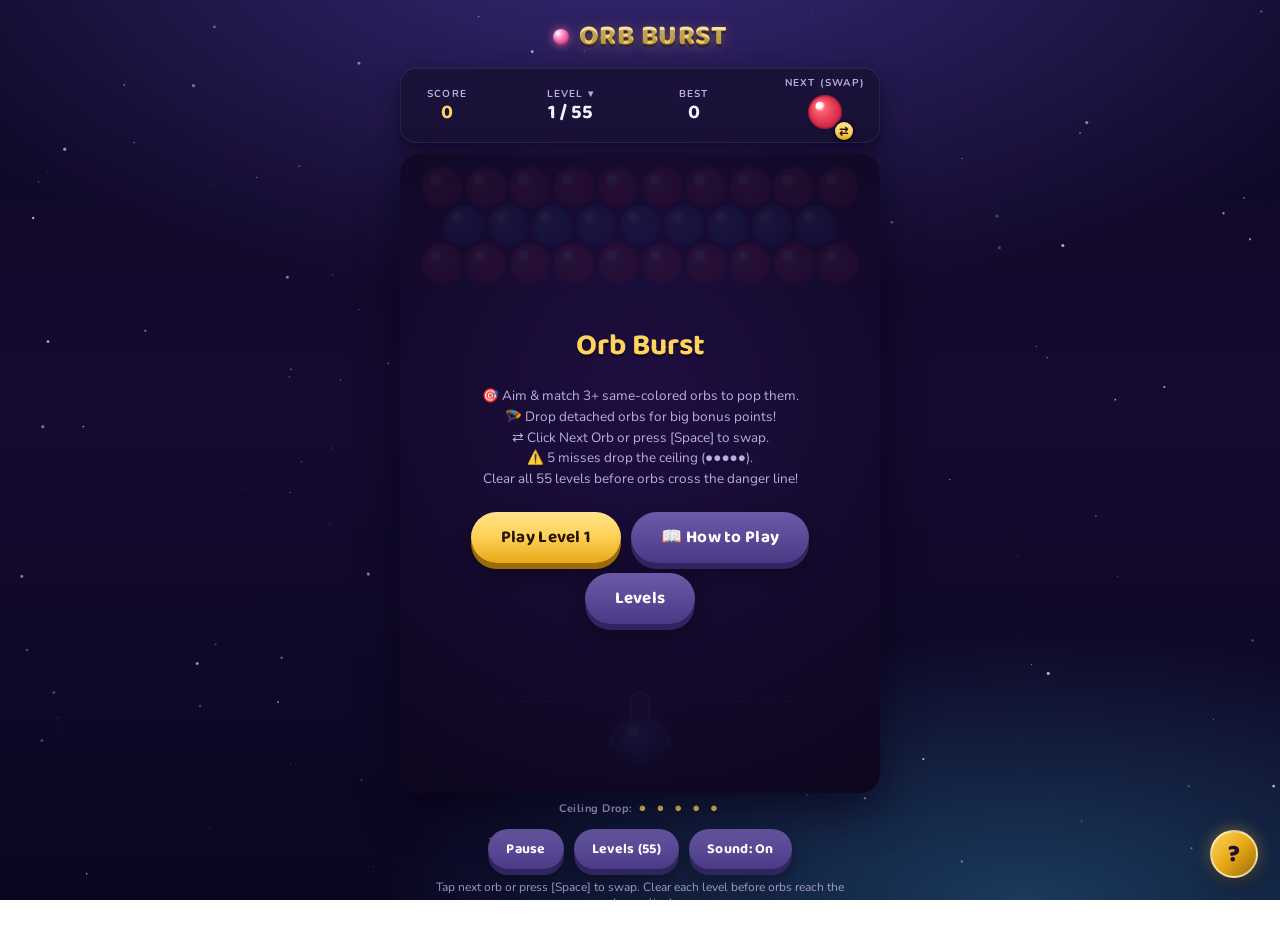
==== commit c36362da: "Add files via upload" ====
--- a/bubbleshooter.html
+++ b/bubbleshooter.html
@@ -21,17 +21,17 @@
       <div class="hud-label">Score</div>
       <div class="hud-value gold" id="scoreVal">0</div>
     </div>
-    <div class="hud-block">
-      <div class="hud-label">Level</div>
-      <div class="hud-value" id="levelVal">1</div>
+    <div class="hud-block clickable" id="levelHudBlock" title="Click to view all levels">
+      <div class="hud-label">Level ▾</div>
+      <div class="hud-value" id="levelVal">1 / 55</div>
     </div>
     <div class="hud-block">
       <div class="hud-label">Best</div>
       <div class="hud-value" id="bestVal">0</div>
     </div>
     <div class="hud-block">
-      <div class="hud-label">Next</div>
-      <div id="nextWrap" title="Click to swap with your loaded orb">
+      <div class="hud-label">Next (Swap)</div>
+      <div id="nextWrap" title="Click or press Space to swap orb">
         <canvas id="nextPreview" width="44" height="44"></canvas>
         <div id="swapBadge">⇄</div>
       </div>
@@ -40,25 +40,115 @@
 
   <div id="stage-wrap">
     <canvas id="game" width="480" height="640"></canvas>
+    
     <div id="overlay">
       <h2 id="overlayTitle">Orb Burst</h2>
-      <p id="overlayText">Aim, shoot, and match 3 or more orbs of the same color to burst them. Clear the field before the orbs reach the bottom line!</p>
+      <p id="overlayText">Aim, shoot, and match 3 or more orbs of the same color to burst them. Clear all 55 levels!</p>
       <div class="stat-line" id="overlayStat" style="display:none;"></div>
-      <div style="display:flex; gap:10px; flex-wrap:wrap; justify-content:center;">
+      <div class="overlay-actions" id="overlayActions">
         <button class="btn" id="overlayBtn">Play</button>
-        <button class="btn secondary" id="overlayBtn2" style="display:none;">Cancel</button>
+        <button class="btn secondary" id="overlayRulesBtn">📖 How to Play</button>
+        <button class="btn secondary" id="overlayLevelsBtn" style="display:none;">Levels</button>
+      </div>
+    </div>
+
+    <!-- Level Select Modal -->
+    <div id="levelSelectModal">
+      <div class="level-modal-header">
+        <div>
+          <h3 class="level-modal-title">Select Level</h3>
+          <div class="level-modal-sub" id="levelProgressText">Unlocked: 1 / 55</div>
+        </div>
+        <button class="level-close-btn" id="levelCloseBtn" title="Close">✕</button>
+      </div>
+      <div class="level-grid" id="levelGrid"></div>
+    </div>
+
+    <!-- Help & How to Play Modal -->
+    <div id="helpModal">
+      <div class="level-modal-header">
+        <div>
+          <h3 class="level-modal-title">📖 How to Play & Rules</h3>
+          <div class="level-modal-sub">Rules & Pro Tips</div>
+        </div>
+        <button class="level-close-btn" id="helpCloseBtn" title="Close">✕</button>
+      </div>
+      <div class="help-content">
+        <div class="help-card">
+          <div class="help-card-icon">🎯</div>
+          <div class="help-card-body">
+            <h4>Aim & Shoot</h4>
+            <p>Move mouse cursor or drag your finger to aim the dashed laser guide (it bounces off side walls!). Click or release touch to fire your orb.</p>
+          </div>
+        </div>
+        <div class="help-card">
+          <div class="help-card-icon">💥</div>
+          <div class="help-card-body">
+            <h4>Match 3+ to Pop</h4>
+            <p>Connect <strong>3 or more</strong> orbs of the same color to pop them. Clear the whole field to win the level!</p>
+          </div>
+        </div>
+        <div class="help-card">
+          <div class="help-card-icon">🪂</div>
+          <div class="help-card-body">
+            <h4>Drop Detached Orbs (+15 Bonus)</h4>
+            <p>Any orbs that lose connection to the top ceiling after a match will fall off the screen, awarding huge bonus points!</p>
+          </div>
+        </div>
+        <div class="help-card">
+          <div class="help-card-icon">⇄</div>
+          <div class="help-card-body">
+            <h4>Swap Orbs <span class="help-badge">[Space]</span></h4>
+            <p>Need a different color? Click the <strong>Next Orb</strong> preview in the HUD or press the <strong>[Space]</strong> key to swap the loaded orb.</p>
+          </div>
+        </div>
+        <div class="help-card">
+          <div class="help-card-icon">⚠️</div>
+          <div class="help-card-body">
+            <h4>Ceiling Drop Warning (Foul Dots)</h4>
+            <p>Notice the 5 dots <span style="color:var(--gold);">● ● ● ● ●</span> below the board. Making a match <strong>never</strong> drops the ceiling! The ceiling only drops if you miss 5 shots in a row.</p>
+          </div>
+        </div>
+        <div class="help-card">
+          <div class="help-card-icon">⛔</div>
+          <div class="help-card-body">
+            <h4>Dashed Danger Line</h4>
+            <p>Keep orbs above the red dashed line at the bottom. If any orb crosses this line, it's Game Over!</p>
+          </div>
+        </div>
+        <div class="help-card">
+          <div class="help-card-icon">🌟</div>
+          <div class="help-card-body">
+            <h4>55 Levels & Star Ratings</h4>
+            <p>Clear each level to unlock the next! Earn up to 3 Stars (★★★) on every level by clearing with fewer shots. Includes 20 extra Master Difficulty levels!</p>
+          </div>
+        </div>
+      </div>
+      <div class="help-footer">
+        <button class="btn" id="helpDoneBtn">Got it! Let's Play</button>
       </div>
     </div>
   </div>
 
+  <div class="foul-row">
+    <span>Ceiling Drop:</span>
+    <span class="foul-dots" id="foulDots">● ● ● ● ●</span>
+  </div>
+
   <div id="controls-row">
     <button class="btn secondary" id="pauseBtn">Pause</button>
+    <button class="btn secondary" id="levelsBtn">Levels (55)</button>
     <button class="btn secondary" id="soundBtn">Sound: On</button>
-    <button class="btn secondary" id="restartBtn">Restart</button>
   </div>
 
-  <div class="footer-hint">Drag or move your pointer to aim, tap or click to fire. Match 3+ same-colored orbs to pop them and drop anything left floating. Tap the "Next" orb to swap it with your loaded shot.</div>
+  <div class="footer-hint">Tap next orb or press [Space] to swap. Clear each level before orbs reach the danger line!</div>
 </div>
+
+<!-- Floating Help Button in Bottom Right Corner -->
+<button id="helpFab" class="help-fab" aria-label="How to Play & Game Rules" title="How to Play & Game Rules">
+  <span class="help-icon">?</span>
+  <span class="help-tooltip">How to Play</span>
+</button>
 
 <script>
 (function(){
@@ -150,7 +240,6 @@
   function sfxPop(i){ beep(620 + i*70, 0.14, 'square', 0.10, i*0.03); }
   function sfxDrop(){ beep(180,0.2,'sawtooth',0.05); }
   function sfxLevel(){ beep(700,0.12,'triangle',0.14); beep(880,0.16,'triangle',0.14,0.1); beep(1040,0.2,'triangle',0.14,0.2); }
-  function sfxSwap(){ beep(480,0.07,'sine',0.09); beep(640,0.08,'sine',0.09,0.05); }
   function sfxGameOver(){ beep(300,0.25,'sawtooth',0.12); beep(220,0.3,'sawtooth',0.12,0.15); beep(140,0.4,'sawtooth',0.12,0.3); }
 
   /* ---------------------------------------------------------
@@ -197,15 +286,24 @@
   function colsInRow(r){ return r%2===1 ? COLS-1 : COLS; }
 
   /* ---------------------------------------------------------
-     Game state
-  --------------------------------------------------------- */
+     Game state & Level System (55 Levels)
+  --------------------------------------------------------- */
+  const TOTAL_LEVELS = 55;
+  const MAX_FOULS = 5;
+  let fouls = MAX_FOULS;
+
+  let unlockedLevel = parseInt(localStorage.getItem('orbBurstUnlocked') || '1', 10);
+  if(isNaN(unlockedLevel) || unlockedLevel < 1) unlockedLevel = 1;
+  let levelStars = {};
+  try {
+    levelStars = JSON.parse(localStorage.getItem('orbBurstStars') || '{}');
+  } catch(e){ levelStars = {}; }
+
   let grid = {};              // key -> colorId
-  let level = 1;
+  let level = Math.min(unlockedLevel, TOTAL_LEVELS);
   let score = 0;
   let best = parseInt(localStorage.getItem('orbBurstBest')||'0',10) || 0;
-  let ceilingOffset = 0;      // pixels the whole stack has descended (visual/logic shift)
-  let rowShift = 0;           // integer rows shifted down (for the "ceiling drops" mechanic)
-  let shotsUntilDrop = 8;
+  let ceilingOffset = 0;
   let shotsFired = 0;
 
   let shooterAngle = -Math.PI/2;
@@ -222,34 +320,450 @@
 
   document.getElementById('bestVal').textContent = best;
 
-  /* ---------------------------------------------------------
-     Level setup
-  --------------------------------------------------------- */
-  function availableColorCount(){
-    return Math.min(COLORS.length, 3 + Math.floor((level-1)/1));
-  }
-  function randomColor(){
-    const n = availableColorCount();
-    return COLORS[Math.floor(Math.random()*n)].id;
-  }
-
+  function updateFoulDisplay(){
+    const el = document.getElementById('foulDots');
+    if(!el) return;
+    let html = '';
+    for(let i=0; i<MAX_FOULS; i++){
+      if(i < fouls){
+        html += '● ';
+      } else {
+        html += '<span class="empty">○</span> ';
+      }
+    }
+    el.innerHTML = html.trim();
+  }
+
+  /* ---------------------------------------------------------
+     55 Distinct Level Architectures (Fast & Fun: 3 to 5 rows)
+  --------------------------------------------------------- */
+  const LEVEL_DEFS = [
+    { name: "First Steps", rows: 3, colors: ['r', 'b'], type: 'stripes' },
+    { name: "Twin Pop", rows: 3, colors: ['b', 'y'], type: 'checker' },
+    { name: "Trio Trio", rows: 3, colors: ['r', 'b', 'g'], type: 'clusters' },
+    { name: "Candy Stripes", rows: 3, colors: ['y', 'p', 'r'], type: 'stripes' },
+    { name: "The V-Wing", rows: 4, colors: ['g', 'b', 'p'], type: 'v_shape' },
+    { name: "Color Pillars", rows: 4, colors: ['r', 'g', 'b'], type: 'columns' },
+    { name: "Sweet Heart", rows: 4, colors: ['r', 'p', 'y'], type: 'heart' },
+    { name: "Twin Islands", rows: 4, colors: ['b', 'y', 'o'], type: 'twin_pillars' },
+    { name: "Rainbow Arc", rows: 4, colors: ['r', 'y', 'g', 'b'], type: 'stripes' },
+    { name: "Golden Crown", rows: 4, colors: ['y', 'p', 'r'], type: 'crown' },
+    { name: "Diamond Gate", rows: 4, colors: ['b', 'g', 'p'], type: 'diamond' },
+    { name: "Zig-Zag", rows: 4, colors: ['r', 'y', 'b', 'g'], type: 'zigzag' },
+    { name: "Target Rings", rows: 4, colors: ['r', 'y', 'b', 'p'], type: 'target' },
+    { name: "Hourglass", rows: 4, colors: ['o', 'b', 'g', 'y'], type: 'hourglass' },
+    { name: "Four Quarters", rows: 4, colors: ['r', 'b', 'g', 'y'], type: 'quadrants' },
+    { name: "Honeycomb", rows: 4, colors: ['y', 'o', 'r', 'g'], type: 'honeycomb' },
+    { name: "Pyramid Steps", rows: 4, colors: ['b', 'p', 'g', 'y'], type: 'pyramid' },
+    { name: "Triple Stars", rows: 4, colors: ['r', 'p', 'b', 'o'], type: 'triple_stars' },
+    { name: "Chevron Waves", rows: 4, colors: ['g', 'b', 'y', 'r'], type: 'chevron' },
+    { name: "The Fortress", rows: 5, colors: ['p', 'b', 'g', 'o'], type: 'fortress' },
+    { name: "Happy Face", rows: 5, colors: ['y', 'b', 'r'], type: 'smiley' },
+    { name: "Double Helix", rows: 4, colors: ['b', 'r', 'g', 'y'], type: 'helix' },
+    { name: "Vortex Arm", rows: 5, colors: ['p', 'b', 'g', 'y', 'r'], type: 'vortex' },
+    { name: "Butterfly", rows: 5, colors: ['p', 'r', 'b', 'y'], type: 'butterfly' },
+    { name: "Castle Gate", rows: 5, colors: ['o', 'r', 'b', 'p'], type: 'castle_gate' },
+    { name: "Prism Spectrum", rows: 4, colors: ['r', 'o', 'y', 'g', 'b'], type: 'columns' },
+    { name: "Constellation", rows: 5, colors: ['b', 'p', 'y', 'g'], type: 'constellation' },
+    { name: "Yin & Yang", rows: 5, colors: ['b', 'p', 'r', 'y'], type: 'yin_yang' },
+    { name: "Chandelier", rows: 5, colors: ['p', 'r', 'y', 'b', 'o'], type: 'chandelier' },
+    { name: "Fire & Ice", rows: 5, colors: ['r', 'o', 'b', 'g'], type: 'fire_ice' },
+    { name: "Solar Flare", rows: 5, colors: ['y', 'o', 'r', 'p', 'b'], type: 'solar' },
+    { name: "Emerald Maze", rows: 5, colors: ['g', 'b', 'y', 'o', 'p'], type: 'maze' },
+    { name: "Crystal Cavern", rows: 5, colors: ['p', 'b', 'r', 'y', 'o'], type: 'crystal' },
+    { name: "Supernova", rows: 5, colors: ['r', 'b', 'g', 'y', 'p', 'o'], type: 'supernova' },
+    { name: "Orb Master", rows: 5, colors: ['r', 'b', 'g', 'y', 'p', 'o'], type: 'mandala' },
+    // --- DIFFICULTY: MASTER (Levels 36 - 55) ---
+    { name: "Orb Eclipse", rows: 5, colors: ['p', 'b', 'y', 'r', 'o'], type: 'eclipse' },
+    { name: "Pulsar Beam", rows: 5, colors: ['b', 'y', 'p', 'g', 'r'], type: 'pulsar' },
+    { name: "Dragon Scales", rows: 5, colors: ['r', 'o', 'y', 'g', 'b', 'p'], type: 'dragon_scales' },
+    { name: "Infinity Loop", rows: 5, colors: ['b', 'p', 'r', 'y', 'g'], type: 'infinity' },
+    { name: "Quantum Web", rows: 5, colors: ['p', 'b', 'g', 'y', 'o', 'r'], type: 'quantum_web' },
+    { name: "Phoenix Wings", rows: 5, colors: ['r', 'o', 'y', 'p', 'b'], type: 'phoenix' },
+    { name: "Black Hole Ring", rows: 5, colors: ['p', 'b', 'r', 'o', 'y'], type: 'black_hole' },
+    { name: "Hypercube Matrix", rows: 5, colors: ['b', 'g', 'p', 'y', 'r', 'o'], type: 'hypercube' },
+    { name: "Nebula Tempest", rows: 5, colors: ['p', 'r', 'b', 'g', 'y', 'o'], type: 'nebula' },
+    { name: "Crown of Thorns", rows: 5, colors: ['r', 'p', 'b', 'y', 'o'], type: 'crown_thorns' },
+    { name: "Biohazard Core", rows: 5, colors: ['y', 'g', 'b', 'r', 'p'], type: 'biohazard' },
+    { name: "Stargate Ring", rows: 5, colors: ['b', 'p', 'y', 'r', 'o', 'g'], type: 'stargate' },
+    { name: "Meteor Cascade", rows: 5, colors: ['o', 'r', 'y', 'p', 'b'], type: 'meteor' },
+    { name: "Crystal Lattice", rows: 5, colors: ['p', 'b', 'g', 'y', 'o', 'r'], type: 'lattice' },
+    { name: "Golden Spiral", rows: 5, colors: ['y', 'o', 'r', 'p', 'b', 'g'], type: 'golden_spiral' },
+    { name: "Cosmic Chakras", rows: 5, colors: ['r', 'o', 'y', 'g', 'b', 'p'], type: 'chakras' },
+    { name: "Abyss Maw", rows: 5, colors: ['p', 'b', 'r', 'g', 'y'], type: 'abyss' },
+    { name: "Apex Trident", rows: 5, colors: ['b', 'p', 'r', 'y', 'o', 'g'], type: 'apex' },
+    { name: "Supercluster", rows: 5, colors: ['p', 'b', 'y', 'g', 'o', 'r'], type: 'supercluster' },
+    { name: "Supreme Grandmaster", rows: 5, colors: ['r', 'b', 'g', 'y', 'p', 'o'], type: 'grand_master' }
+  ];
+
+  /* ---------------------------------------------------------
+     Smart Color Picker: only chooses colors remaining on board!
+  --------------------------------------------------------- */
+  function getRemainingBoardColors(){
+    const s = new Set();
+    for(const k in grid){
+      if(grid[k]) s.add(grid[k]);
+    }
+    return Array.from(s);
+  }
+
+  function randomShooterColor(){
+    const remaining = getRemainingBoardColors();
+    if(remaining.length > 0){
+      return remaining[Math.floor(Math.random() * remaining.length)];
+    }
+    const def = LEVEL_DEFS[Math.max(0, Math.min(TOTAL_LEVELS - 1, level - 1))];
+    return def.colors[Math.floor(Math.random() * def.colors.length)];
+  }
+
+  function swapOrbs(){
+    if(state !== 'aiming') return;
+    const tmp = currentColor;
+    currentColor = nextColor;
+    nextColor = tmp;
+    drawNextPreview();
+    beep(480, 0.05, 'sine', 0.08);
+  }
+
+  /* ---------------------------------------------------------
+     Build Level with Custom Pattern Architectures
+  --------------------------------------------------------- */
   function buildLevel(lv){
     grid = {};
-    rowShift = 0;
     ceilingOffset = 0;
-    const rows = Math.min(CEILING_ROWS_START + Math.floor((lv-1)/2), 9);
-    for(let r=0;r<rows;r++){
-      for(let c=0;c<colsInRow(r);c++){
-        // leave a few sparse gaps for variety in higher levels
-        if(lv>2 && Math.random() < 0.06 && r>0) continue;
-        grid[key(r,c)] = randomColor();
+    shotsFired = 0;
+    fouls = MAX_FOULS;
+    updateFoulDisplay();
+
+    const def = LEVEL_DEFS[Math.max(0, Math.min(TOTAL_LEVELS - 1, lv - 1))];
+    const colors = def.colors;
+    const numColors = colors.length;
+    const rows = def.rows;
+
+    for(let r = 0; r < rows; r++){
+      const totalCols = colsInRow(r);
+      for(let c = 0; c < totalCols; c++){
+        let spawn = true;
+        let colId = colors[0];
+
+        switch(def.type){
+          case 'stripes':
+            colId = colors[r % numColors];
+            break;
+          case 'columns':
+            colId = colors[c % numColors];
+            break;
+          case 'checker':
+            colId = colors[(r + c) % numColors];
+            break;
+          case 'clusters':
+            colId = colors[Math.floor(c / 3) % numColors];
+            break;
+          case 'v_shape':
+            if(r === 0 || (c >= r - 1 && c <= totalCols - r)){
+              colId = colors[r % numColors];
+            } else {
+              spawn = false;
+            }
+            break;
+          case 'heart':
+            if(r === 0){
+              if(c === 0 || c === 4 || c === 5 || c === totalCols - 1) spawn = false;
+              colId = colors[1 % numColors];
+            } else if(r === 1){
+              colId = (c >= 2 && c <= 6) ? colors[0] : colors[1 % numColors];
+            } else if(r === 2){
+              if(c < 1 || c > totalCols - 2) spawn = false;
+              colId = (c >= 2 && c <= 5) ? colors[0] : colors[2 % numColors];
+            } else {
+              if(c < 2 || c > totalCols - 3) spawn = false;
+              colId = colors[0];
+            }
+            break;
+          case 'twin_pillars':
+            if(r > 0 && c >= 3 && c <= 5){
+              spawn = false;
+            } else {
+              colId = colors[c < 4 ? 0 : (c > 5 ? 1 % numColors : 2 % numColors)];
+            }
+            break;
+          case 'crown':
+            if(r === 0){
+              if(c !== 1 && c !== 4 && c !== 7) spawn = false;
+              colId = colors[0];
+            } else if(r === 1){
+              if(c < 1 || c === 3 || c === 5 || c > 7) spawn = false;
+              colId = colors[1 % numColors];
+            } else {
+              colId = colors[r % numColors];
+            }
+            break;
+          case 'diamond':
+            const distCenter = Math.abs(c - (totalCols - 1) / 2) + Math.abs(r - 1.5);
+            if(distCenter > 3.2){
+              spawn = false;
+            } else {
+              colId = colors[Math.floor(distCenter) % numColors];
+            }
+            break;
+          case 'zigzag':
+            colId = colors[(c + (r % 2 === 0 ? r : -r) + 12) % numColors];
+            break;
+          case 'target':
+            const dCenter = Math.hypot(c - (totalCols - 1) / 2, r - 1.5);
+            colId = colors[Math.floor(dCenter * 1.2) % numColors];
+            break;
+          case 'hourglass':
+            if(r === 2 && (c < 2 || c > totalCols - 3)){
+              spawn = false;
+            } else {
+              colId = colors[r % numColors];
+            }
+            break;
+          case 'quadrants':
+            const top = r < Math.floor(rows / 2);
+            const left = c < Math.floor(totalCols / 2);
+            colId = colors[((top ? 0 : 2) + (left ? 0 : 1)) % numColors];
+            break;
+          case 'honeycomb':
+            colId = colors[(c % 3 === 0 && r % 2 === 0) ? 0 : ((r + c) % numColors)];
+            break;
+          case 'pyramid':
+            if(c < r || c > totalCols - 1 - r){
+              spawn = false;
+            } else {
+              colId = colors[r % numColors];
+            }
+            break;
+          case 'triple_stars':
+            const starCenter = Math.min(Math.abs(c - 1), Math.abs(c - 4), Math.abs(c - 7));
+            colId = colors[starCenter % numColors];
+            break;
+          case 'chevron':
+            const chev = Math.abs(c - (totalCols - 1) / 2) + r;
+            colId = colors[Math.floor(chev) % numColors];
+            break;
+          case 'fortress':
+            if(r === 1 && c % 2 === 1) spawn = false;
+            if(r === 3 && c % 3 !== 1) spawn = false;
+            colId = colors[r % numColors];
+            break;
+          case 'smiley':
+            if(r === 1 && (c === 2 || c === 6)){
+              colId = colors[1 % numColors]; // eyes
+            } else if(r === 3 && (c >= 2 && c <= 6)){
+              colId = colors[2 % numColors]; // smile
+            } else {
+              colId = colors[0]; // face
+            }
+            break;
+          case 'helix':
+            const hx = Math.round(Math.sin(r * 1.5) * 2 + c) % numColors;
+            colId = colors[(hx + numColors) % numColors];
+            break;
+          case 'vortex':
+            const ang = Math.atan2(r - 2, c - 4.5);
+            const arm = Math.floor(((ang + Math.PI) / (Math.PI * 2)) * numColors) % numColors;
+            colId = colors[arm];
+            break;
+          case 'butterfly':
+            const wingC = Math.abs(c - (totalCols - 1) / 2);
+            if(r === 0 && wingC > 3) spawn = false;
+            colId = colors[Math.floor(wingC + r) % numColors];
+            break;
+          case 'castle_gate':
+            if(r >= 2 && c >= 3 && c <= 5){
+              spawn = false;
+            } else {
+              colId = colors[(r + Math.floor(c / 2)) % numColors];
+            }
+            break;
+          case 'constellation':
+            if(r > 0 && (r + c) % 4 === 1){
+              spawn = false;
+            } else {
+              colId = colors[(c * 2 + r) % numColors];
+            }
+            break;
+          case 'yin_yang':
+            colId = c < Math.floor(totalCols / 2) ? colors[0] : colors[1 % numColors];
+            if(r === 2 && (c === 2 || c === totalCols - 3)){
+              colId = c === 2 ? colors[1 % numColors] : colors[0];
+            }
+            break;
+          case 'chandelier':
+            if(r === 2 && c % 2 === 1) spawn = false;
+            if(r === 3 && c % 4 !== 2) spawn = false;
+            if(r === 4 && (c !== 2 && c !== 6)) spawn = false;
+            colId = colors[r % numColors];
+            break;
+          case 'fire_ice':
+            colId = c < Math.floor(totalCols / 2) ? colors[r % 2] : colors[(2 + (r % 2)) % numColors];
+            break;
+          case 'solar':
+            const sDist = Math.hypot(c - 4.5, r - 1.5);
+            colId = colors[Math.min(numColors - 1, Math.floor(sDist))];
+            break;
+          case 'maze':
+            colId = colors[((r * 2 + c) % numColors)];
+            break;
+          case 'crystal':
+            if(r >= 2 && (c % 2 === 0)) spawn = false;
+            colId = colors[c % numColors];
+            break;
+          case 'supernova':
+            const snDist = Math.hypot(c - 4.5, r - 2);
+            colId = colors[Math.floor(snDist * 1.5) % numColors];
+            break;
+          case 'eclipse':
+            const dEcl = Math.hypot(c - 4.5, r - 2);
+            if(dEcl < 1.3){
+              colId = colors[0];
+            } else if(dEcl < 2.6){
+              colId = colors[1 % numColors];
+            } else {
+              colId = colors[(Math.floor(dEcl) + r) % numColors];
+            }
+            break;
+          case 'pulsar':
+            if(c === 4 || c === 5){
+              colId = colors[0];
+            } else if(r === 2){
+              colId = colors[1 % numColors];
+            } else if(Math.abs(c - 4.5) === Math.abs(r - 2) + 0.5){
+              colId = colors[2 % numColors];
+            } else {
+              colId = colors[(r + c) % numColors];
+            }
+            break;
+          case 'dragon_scales':
+            if(r === 4 && (c % 3 === 0)){
+              spawn = false;
+            } else {
+              colId = colors[(r * 2 + Math.floor(c / 2)) % numColors];
+            }
+            break;
+          case 'infinity':
+            const dInf1 = Math.hypot(c - 2.5, r - 2);
+            const dInf2 = Math.hypot(c - 6.5, r - 2);
+            const minInf = Math.min(dInf1, dInf2);
+            if(minInf > 2.7){
+              spawn = false;
+            } else {
+              colId = colors[Math.floor(minInf * 1.5) % numColors];
+            }
+            break;
+          case 'quantum_web':
+            const dQ = Math.hypot(c - 4.5, r - 1.8);
+            const angQ = Math.atan2(r - 1.8, c - 4.5);
+            colId = colors[(Math.floor(dQ) + Math.floor(Math.abs(angQ * 2))) % numColors];
+            break;
+          case 'phoenix':
+            if(r === 0 && (c === 1 || c === totalCols - 2)){
+              spawn = false;
+            } else if(c === 4 || c === 5){
+              colId = colors[0];
+            } else {
+              const wDist = Math.abs(c - 4.5);
+              colId = colors[Math.floor(wDist + r) % numColors];
+            }
+            break;
+          case 'black_hole':
+            const dBH = Math.hypot(c - 4.5, r - 2);
+            const angBH = Math.atan2(r - 2, c - 4.5);
+            colId = colors[Math.floor(Math.abs(angBH + dBH * 0.9 + 10) * 1.5) % numColors];
+            break;
+          case 'hypercube':
+            const hc = Math.floor(Math.abs(c - 4.5) * 2 + Math.abs(r - 2) * 2);
+            colId = colors[hc % numColors];
+            break;
+          case 'nebula':
+            colId = colors[(Math.floor(c / 2) + Math.floor(r * 1.5) + (r % 2)) % numColors];
+            break;
+          case 'crown_thorns':
+            if(r === 1 && (c === 3 || c === 6)) spawn = false;
+            if(r === 3 && (c === 4 || c === 5)) spawn = false;
+            colId = colors[(r * 2 + c) % numColors];
+            break;
+          case 'biohazard':
+            const dBio1 = Math.hypot(c - 4.5, r - 0.5);
+            const dBio2 = Math.hypot(c - 2, r - 3);
+            const dBio3 = Math.hypot(c - 7, r - 3);
+            const minBio = Math.min(dBio1, dBio2, dBio3);
+            colId = colors[Math.floor(minBio * 1.4) % numColors];
+            break;
+          case 'stargate':
+            const dSG = Math.hypot(c - 4.5, r - 2);
+            if(dSG >= 1.2 && dSG <= 2.8){
+              colId = colors[0];
+            } else {
+              colId = colors[Math.floor(dSG + 1) % numColors];
+            }
+            break;
+          case 'meteor':
+            colId = colors[((c - r * 2 + 20) % numColors)];
+            break;
+          case 'lattice':
+            colId = colors[((c % 2 === 0 ? r : r + 3) + Math.floor(c / 2)) % numColors];
+            break;
+          case 'golden_spiral':
+            const angGS = Math.atan2(r - 2, c - 4.5) + Math.PI;
+            const dGS = Math.hypot(c - 4.5, r - 2);
+            const sGS = (angGS / (Math.PI * 2) + dGS * 0.5) * numColors;
+            colId = colors[Math.floor(sGS) % numColors];
+            break;
+          case 'chakras':
+            if(c === 4 || c === 5){
+              colId = colors[(r + 2) % numColors];
+            } else {
+              colId = colors[r % numColors];
+            }
+            break;
+          case 'abyss':
+            if(r === 1 && (c % 2 === 1)) spawn = false;
+            if(r === 2 && (c >= 3 && c <= 5)) spawn = false;
+            if(r === 3 && (c % 2 === 0)) spawn = false;
+            colId = colors[(r + c) % numColors];
+            break;
+          case 'apex':
+            if(r >= 2 && !(c === 4 || c === 5 || c === 1 || c === 2 || c === 7 || c === 8)){
+              spawn = false;
+            } else {
+              colId = colors[Math.floor(Math.abs(c - 4.5) + r) % numColors];
+            }
+            break;
+          case 'supercluster':
+            const dSC1 = Math.hypot(c - 2, r - 1);
+            const dSC2 = Math.hypot(c - 7, r - 1);
+            const dSC3 = Math.hypot(c - 2, r - 3);
+            const dSC4 = Math.hypot(c - 7, r - 3);
+            const minSC = Math.min(dSC1, dSC2, dSC3, dSC4);
+            colId = colors[Math.floor(minSC * 1.5) % numColors];
+            break;
+          case 'grand_master':
+            const dGM = Math.hypot(c - 4.5, r - 2);
+            const angGM = Math.atan2(r - 2, c - 4.5);
+            const spoke = Math.floor(((angGM + Math.PI) / (Math.PI * 2)) * 6);
+            colId = colors[(Math.floor(dGM) + spoke) % numColors];
+            break;
+          case 'mandala':
+          default:
+            const sym = Math.floor(Math.abs(c - 4.5) + (r % 2)) % numColors;
+            colId = colors[sym];
+            break;
+        }
+
+        if(spawn){
+          grid[key(r, c)] = colId;
+        }
       }
     }
-    currentColor = randomColor();
-    nextColor = randomColor();
-    shotsFired = 0;
-    shotsUntilDrop = 8;
+
+    currentColor = randomShooterColor();
+    nextColor = randomShooterColor();
     drawNextPreview();
+
+    document.getElementById('levelVal').textContent = `${level} / ${TOTAL_LEVELS}`;
   }
 
   /* ---------------------------------------------------------
@@ -515,6 +1029,7 @@
   function fire(){
     if(state !== 'aiming') return;
     ensureAudio();
+    shotsFired++;
     state = 'flying';
     moving = {
       x: SHOOTER_X, y: SHOOTER_Y,
@@ -643,6 +1158,13 @@
     }
   }
 
+  function calculateStarsEarned(shots, rows){
+    const par = rows * 4;
+    if(shots <= par) return 3;
+    if(shots <= par + 6) return 2;
+    return 1;
+  }
+
   function resolveMatches(r,c){
     const group = floodMatch(r,c);
     if(group.length >= 3){
@@ -675,6 +1197,19 @@
         addScore(floating.length*15, p.x, p.y+ceilingOffset-24);
         sfxDrop();
       }
+    } else {
+      // Missed match: decrement foul counter
+      fouls--;
+      updateFoulDisplay();
+      if(fouls <= 0){
+        setTimeout(()=>{
+          if(state !== 'over' && state !== 'win'){
+            forceDropCeiling();
+            fouls = MAX_FOULS;
+            updateFoulDisplay();
+          }
+        }, 350);
+      }
     }
 
     checkBoardState();
@@ -685,9 +1220,43 @@
     if(remaining === 0){
       state = 'win';
       sfxLevel();
-      showOverlay('Level Cleared!', `You cleared the field with a score of ${score}.`, true, 'Next Level');
+
+      const def = LEVEL_DEFS[level - 1];
+      const stars = calculateStarsEarned(shotsFired, def ? def.rows : 4);
+      const prevStars = levelStars[level] || 0;
+      if(stars > prevStars){
+        levelStars[level] = stars;
+        localStorage.setItem('orbBurstStars', JSON.stringify(levelStars));
+      }
+
+      if(level >= unlockedLevel && level < TOTAL_LEVELS){
+        unlockedLevel = level + 1;
+        localStorage.setItem('orbBurstUnlocked', unlockedLevel);
+      }
+
+      let starDisplay = '★'.repeat(stars) + '☆'.repeat(3 - stars);
+      const isLastLevel = level === TOTAL_LEVELS;
+
+      if(isLastLevel){
+        showOverlay(
+          '👑 All 55 Levels Cleared! 👑',
+          `You conquered every level, mastered all 20 Master levels, and became the Ultimate Orb Grandmaster!\nFinal Score: ${score}`,
+          true,
+          'Replay Level 55',
+          true
+        );
+      } else {
+        showOverlay(
+          `Level ${level} Cleared!`,
+          `"${def ? def.name : ''}"\nRating: ${starDisplay}  |  Shots: ${shotsFired}  |  Score: ${score}`,
+          true,
+          'Next Level',
+          true
+        );
+      }
       return;
     }
+
     // game over check
     let over = false;
     forEachBubble((r,c)=>{
@@ -697,25 +1266,32 @@
     if(over){
       state = 'over';
       sfxGameOver();
-      showOverlay('Game Over', `Final score: ${score}. The orbs reached the danger line.`, true, 'Try Again');
+      showOverlay('Game Over', `Score: ${score}. The orbs reached the danger line.`, true, 'Try Again', true);
       return;
     }
+
     // ready for next shot
     currentColor = nextColor;
-    nextColor = randomColor();
+    nextColor = randomShooterColor();
     drawNextPreview();
     state = 'aiming';
   }
 
   function forceDropCeiling(){
-    // shift every row down by 1 to raise tension, add a fresh row at top
+    // shift every row down by 1, safely clamping column indices
     const newGrid = {};
     for(const k in grid){
       const [r,c] = k.split(',').map(Number);
-      newGrid[key(r+1,c)] = grid[k];
-    }
-    for(let c=0;c<colsInRow(0);c++){
-      if(Math.random() < 0.82) newGrid[key(0,c)] = randomColor();
+      const nr = r + 1;
+      const maxCols = colsInRow(nr);
+      const nc = Math.min(maxCols - 1, c);
+      newGrid[key(nr, nc)] = grid[k];
+    }
+    const rem = getRemainingBoardColors();
+    for(let c=0; c<colsInRow(0); c++){
+      if(Math.random() < 0.85){
+        newGrid[key(0,c)] = rem.length ? rem[Math.floor(Math.random()*rem.length)] : randomShooterColor();
+      }
     }
     grid = newGrid;
     checkBoardState();
@@ -771,82 +1347,183 @@
   }, {passive:false});
 
   /* ---------------------------------------------------------
-     Overlay / menu control
+     Overlay & Level Select Modal Control
   --------------------------------------------------------- */
   const overlay = document.getElementById('overlay');
   const overlayTitle = document.getElementById('overlayTitle');
   const overlayText = document.getElementById('overlayText');
   const overlayStat = document.getElementById('overlayStat');
   const overlayBtn = document.getElementById('overlayBtn');
-  const overlayBtn2 = document.getElementById('overlayBtn2');
-
-  let prevState = null;
-  let awaitingRestartConfirm = false;
-
-  function showOverlay(title, text, showBtn, btnLabel){
+  const overlayLevelsBtn = document.getElementById('overlayLevelsBtn');
+  const overlayRulesBtn = document.getElementById('overlayRulesBtn');
+
+  const levelSelectModal = document.getElementById('levelSelectModal');
+  const levelGrid = document.getElementById('levelGrid');
+  const levelProgressText = document.getElementById('levelProgressText');
+  const levelCloseBtn = document.getElementById('levelCloseBtn');
+  const levelsBtn = document.getElementById('levelsBtn');
+  const levelHudBlock = document.getElementById('levelHudBlock');
+
+  const helpModal = document.getElementById('helpModal');
+  const helpFab = document.getElementById('helpFab');
+  const helpCloseBtn = document.getElementById('helpCloseBtn');
+  const helpDoneBtn = document.getElementById('helpDoneBtn');
+
+  function showOverlay(title, text, showBtn, btnLabel, showLevelsBtn, showRulesBtn){
     overlayTitle.textContent = title;
     overlayText.textContent = text;
     overlayStat.style.display = 'none';
     overlayBtn.style.display = showBtn ? 'inline-block' : 'none';
     overlayBtn.textContent = btnLabel || 'Play';
-    overlayBtn2.style.display = 'none';
+    if(overlayLevelsBtn){
+      overlayLevelsBtn.style.display = showLevelsBtn ? 'inline-block' : 'none';
+    }
+    if(overlayRulesBtn){
+      overlayRulesBtn.style.display = (showRulesBtn !== false) ? 'inline-block' : 'none';
+    }
     overlay.classList.add('show');
   }
   function hideOverlay(){ overlay.classList.remove('show'); }
 
-  function startFresh(){
-    level = 1; score = 0;
-    document.getElementById('scoreVal').textContent = 0;
-    document.getElementById('levelVal').textContent = level;
-    buildLevel(level);
+  function openLevelSelect(){
+    ensureAudio();
+    if(state === 'aiming' || state === 'flying'){
+      prevState = state;
+      state = 'paused';
+    }
+    renderLevelGrid();
+    levelSelectModal.classList.add('show');
+  }
+
+  function closeLevelSelect(){
+    levelSelectModal.classList.remove('show');
+    if(state === 'paused' && prevState){
+      state = prevState;
+      prevState = null;
+    }
+  }
+
+  function renderLevelGrid(){
+    if(!levelGrid) return;
+    levelProgressText.textContent = `Unlocked: ${Math.min(unlockedLevel, TOTAL_LEVELS)} / ${TOTAL_LEVELS}`;
+    levelGrid.innerHTML = '';
+
+    for(let i = 1; i <= TOTAL_LEVELS; i++){
+      const card = document.createElement('div');
+      card.className = 'level-card';
+      const isLocked = i > unlockedLevel;
+      const isCurrent = i === level;
+      const stars = levelStars[i] || 0;
+      const def = LEVEL_DEFS[i - 1];
+
+      if(isCurrent) card.classList.add('current');
+      if(isLocked) card.classList.add('locked');
+      if(stars > 0) card.classList.add('completed');
+      if(i > 35) card.classList.add('master');
+
+      const isMaster = i > 35;
+      card.title = `Level ${i}${isMaster ? ' [MASTER]' : ''}: ${def ? def.name : ''}`;
+
+      if(isLocked){
+        card.innerHTML = `
+          <div class="lock-icon">🔒</div>
+          <div class="lvl-num" style="opacity:0.6; font-size:14px; margin-top:3px;">${i}</div>
+        `;
+      } else {
+        let starStr = '☆☆☆';
+        if(stars === 3) starStr = '★★★';
+        else if(stars === 2) starStr = '★★☆';
+        else if(stars === 1) starStr = '★☆☆';
+
+        card.innerHTML = `
+          <div class="lvl-num">${i}</div>
+          <div class="lvl-stars">${starStr}</div>
+        `;
+        card.addEventListener('click', ()=>{
+          level = i;
+          buildLevel(level);
+          hideOverlay();
+          closeLevelSelect();
+          state = 'aiming';
+        });
+      }
+
+      levelGrid.appendChild(card);
+    }
+  }
+
+  levelCloseBtn.addEventListener('click', closeLevelSelect);
+  levelsBtn.addEventListener('click', openLevelSelect);
+  levelHudBlock.addEventListener('click', openLevelSelect);
+  overlayLevelsBtn.addEventListener('click', ()=>{
     hideOverlay();
-    moving = null;
-    particles = []; fallers = []; floatTexts = [];
-    document.getElementById('pauseBtn').textContent = 'Pause';
-    state = 'aiming';
-  }
-
-  // Rebuilds only the current level's board back to its starting layout.
-  // Score, best score, and level number are left untouched.
-  function restartLevel(){
-    buildLevel(level);
-    hideOverlay();
-    moving = null;
-    particles = []; fallers = []; floatTexts = [];
-    document.getElementById('pauseBtn').textContent = 'Pause';
-    state = 'aiming';
-  }
+    openLevelSelect();
+  });
+
+  /* ---------------------------------------------------------
+     Help & How to Play Modal Logic
+  --------------------------------------------------------- */
+  let helpPrevState = null;
+
+  function openHelpModal(){
+    ensureAudio();
+    if(state === 'aiming' || state === 'flying'){
+      helpPrevState = state;
+      state = 'paused';
+    }
+    helpModal.classList.add('show');
+  }
+
+  function closeHelpModal(){
+    helpModal.classList.remove('show');
+    if(state === 'paused' && helpPrevState){
+      state = helpPrevState;
+      helpPrevState = null;
+    }
+  }
+
+  if(helpFab) helpFab.addEventListener('click', openHelpModal);
+  if(helpCloseBtn) helpCloseBtn.addEventListener('click', closeHelpModal);
+  if(helpDoneBtn) helpDoneBtn.addEventListener('click', closeHelpModal);
+  if(overlayRulesBtn) overlayRulesBtn.addEventListener('click', openHelpModal);
+
+  // Next Orb Swap
+  const nextWrap = document.getElementById('nextWrap');
+  if(nextWrap){
+    nextWrap.addEventListener('click', swapOrbs);
+  }
+  window.addEventListener('keydown', (e)=>{
+    if(e.code === 'Space'){
+      e.preventDefault();
+      swapOrbs();
+    } else if(e.key === 'h' || e.key === 'H' || e.key === '?'){
+      if(helpModal.classList.contains('show')){
+        closeHelpModal();
+      } else {
+        openHelpModal();
+      }
+    } else if(e.key === 'Escape'){
+      if(helpModal.classList.contains('show')) closeHelpModal();
+      if(levelSelectModal.classList.contains('show')) closeLevelSelect();
+    }
+  });
 
   overlayBtn.addEventListener('click', ()=>{
     ensureAudio();
-
-    if(awaitingRestartConfirm){
-      awaitingRestartConfirm = false;
-      restartLevel();
-      return;
-    }
-
-    if(state === 'menu'){
-      startFresh();
-    } else if(state === 'over'){
-      // Game over ends the run — starting over goes back to Level 1.
-      startFresh();
-    } else if(state === 'win'){
-      level += 1;
-      document.getElementById('levelVal').textContent = level;
+    if(state === 'menu' || state === 'over'){
       buildLevel(level);
       hideOverlay();
       state = 'aiming';
-    }
-  });
-
-  overlayBtn2.addEventListener('click', ()=>{
-    ensureAudio();
-    if(awaitingRestartConfirm){
-      awaitingRestartConfirm = false;
-      state = prevState || 'aiming';
-      document.getElementById('pauseBtn').textContent = 'Pause';
-      hideOverlay();
+    } else if(state === 'win'){
+      if(level < TOTAL_LEVELS){
+        level += 1;
+        buildLevel(level);
+        hideOverlay();
+        state = 'aiming';
+      } else {
+        hideOverlay();
+        openLevelSelect();
+      }
     }
   });
 
@@ -859,61 +1536,16 @@
       prevState = state;
       state = 'paused';
       document.getElementById('pauseBtn').textContent = 'Resume';
-      showOverlay('Paused', 'Take a breather. Tap resume when you\'re ready to keep popping orbs.', false);
+      showOverlay('Paused', 'Take a breather. Tap resume when you\'re ready to keep popping orbs.', false, 'Resume', true, true);
     }
   });
+  let prevState = null;
 
   document.getElementById('soundBtn').addEventListener('click', (e)=>{
     ensureAudio();
     soundOn = !soundOn;
     e.target.textContent = 'Sound: ' + (soundOn ? 'On' : 'Off');
   });
-
-  // Restart: resets only the CURRENT level's board back to its starting
-  // layout. Score and level number are kept — this does not touch the
-  // rest of the game. Asks for in-app confirmation (not window.confirm,
-  // which some embedded viewers block silently) so an accidental tap
-  // doesn't wipe the board mid-shot.
-  document.getElementById('restartBtn').addEventListener('click', ()=>{
-    ensureAudio();
-    if(state === 'menu'){ return; }
-
-    const isMidGame = (state === 'aiming' || state === 'flying' || state === 'resolving' || state === 'paused');
-    if(isMidGame){
-      prevState = (state === 'paused') ? prevState : state;
-      state = 'paused';
-      document.getElementById('pauseBtn').textContent = 'Resume';
-      awaitingRestartConfirm = true;
-      showOverlay(
-        'Restart Level ' + level + '?',
-        'This resets the board back to how Level ' + level + ' started. Your score and level stay as they are.',
-        true, 'Yes, Restart'
-      );
-      overlayBtn2.style.display = 'inline-block';
-      overlayBtn2.textContent = 'Cancel';
-    } else {
-      // 'over' or 'win' screens already showing — just rebuild this level fresh.
-      restartLevel();
-    }
-  });
-
-  // Swap: click/tap the "Next" preview to trade it with your loaded orb.
-  function swapBubble(){
-    if(state !== 'aiming') return;
-    ensureAudio();
-    const tmp = currentColor;
-    currentColor = nextColor;
-    nextColor = tmp;
-    drawNextPreview();
-    sfxSwap();
-    const badge = document.getElementById('swapBadge');
-    badge.style.transform = 'rotate(180deg) scale(1.3)';
-    setTimeout(()=>{ badge.style.transform = ''; }, 220);
-  }
-  const nextWrapEl = document.getElementById('nextWrap');
-  nextWrapEl.addEventListener('click', swapBubble);
-  nextWrapEl.addEventListener('touchend', (e)=>{ e.preventDefault(); swapBubble(); }, {passive:false});
-
 
   /* ---------------------------------------------------------
      Main loop
@@ -946,85 +1578,21 @@
     requestAnimationFrame(loop);
   }
 
-  // Firing counts toward the periodic forced ceiling-drop tension mechanic
-  fire = function(){
-    if(state !== 'aiming') return;
-    ensureAudio();
-    shotsFired++;
-    state = 'flying';
-    moving = {
-      x: SHOOTER_X, y: SHOOTER_Y,
-      vx: Math.cos(shooterAngle)*SPEED,
-      vy: Math.sin(shooterAngle)*SPEED,
-      color: currentColor
-    };
-    sfxShoot();
-    if(shotsFired % shotsUntilDrop === 0){
-      setTimeout(()=>{ if(state!=='over') forceDropCeiling(); }, 550);
-    }
-  };
-
-  /* ---------------------------------------------------------
-     Auto-fit to any screen size
-     Computes the largest game width that still lets the whole
-     app (header, HUD, board, controls, hint) fit the viewport
-     without scrolling, and keeps the 480:640 board aspect ratio.
-  --------------------------------------------------------- */
-  function fitToScreen(){
-    const titleRow = document.querySelector('.title-row');
-    const hud = document.querySelector('.hud');
-    const controls = document.getElementById('controls-row');
-    const hint = document.querySelector('.footer-hint');
-    const appEl = document.getElementById('app');
-
-    const vw = window.innerWidth;
-    const vh = window.innerHeight;
-
-    const appStyle = window.getComputedStyle(appEl);
-    const padTop = parseFloat(appStyle.paddingTop) || 0;
-    const padBottom = parseFloat(appStyle.paddingBottom) || 0;
-
-    // Sum up everything that isn't the game board itself, plus the
-    // vertical gaps flexbox inserts between children (~10px each).
-    const chromeHeight =
-      titleRow.offsetHeight + hud.offsetHeight + controls.offsetHeight + hint.offsetHeight +
-      padTop + padBottom + 44;
-
-    const availableHeight = Math.max(220, vh - chromeHeight);
-    const availableWidth = Math.max(220, vw - 20);
-
-    const aspect = 640 / 480; // canvas height / width
-    const widthFromHeight = availableHeight / aspect;
-
-    let width = Math.min(availableWidth, widthFromHeight, 640);
-    width = Math.max(240, width);
-
-    document.documentElement.style.setProperty('--stage-w', width + 'px');
-  }
-
-  let fitRaf = null;
-  function scheduleFit(){
-    if(fitRaf) cancelAnimationFrame(fitRaf);
-    fitRaf = requestAnimationFrame(fitToScreen);
-  }
-  window.addEventListener('resize', scheduleFit);
-  window.addEventListener('orientationchange', ()=> setTimeout(fitToScreen, 200));
-  if(window.visualViewport){
-    window.visualViewport.addEventListener('resize', scheduleFit);
-  }
-
-  /* ---------------------------------------------------------
-     Boot
-  --------------------------------------------------------- */
-  fitToScreen();
-  if(document.fonts && document.fonts.ready){
-    document.fonts.ready.then(fitToScreen).catch(()=>{});
-  }
-  buildLevel(1);
-  showOverlay('Orb Burst', 'Aim, shoot, and match 3 or more orbs of the same color to burst them. Clear the field before the orbs reach the dashed danger line!', true, 'Play');
+  /* ---------------------------------------------------------
+     Boot: Show Rules & How to Play Before Game Starts
+  --------------------------------------------------------- */
+  buildLevel(level);
+  showOverlay(
+    'Orb Burst',
+    '🎯 Aim & match 3+ same-colored orbs to pop them.\n🪂 Drop detached orbs for big bonus points!\n⇄ Click Next Orb or press [Space] to swap.\n⚠️ 5 misses drop the ceiling (●●●●●).\nClear all 55 levels before orbs cross the danger line!',
+    true,
+    'Play Level ' + level,
+    true,
+    true
+  );
   requestAnimationFrame(loop);
 
 })();
 </script>
 </body>
-</html>
+</html>
--- a/bubbleshooter.css
+++ b/bubbleshooter.css
@@ -108,6 +108,7 @@
     padding: 24px;
     opacity:0; pointer-events:none;
     transition: opacity 0.35s ease;
+    z-index: 10;
   }
   #overlay.show{ opacity:1; pointer-events:all; }
   #overlay h2{
@@ -116,7 +117,7 @@
     color: var(--gold);
     text-shadow: 0 3px 0 rgba(0,0,0,0.35);
   }
-  #overlay p{ color: var(--sub); margin:0; max-width: 320px; line-height:1.5; font-size:14px; }
+  #overlay p{ color: var(--sub); margin:0; max-width: 380px; line-height:1.55; font-size:13.5px; white-space: pre-line; text-align: center; }
   #overlay .stat-line{ color: var(--ink); font-size: 16px; font-weight:700; }
 
   .btn{
@@ -150,6 +151,7 @@
     width: 44px; height: 44px;
     cursor: pointer;
     transition: transform 0.12s ease;
+    margin: 0 auto;
   }
   #nextWrap:hover{ transform: scale(1.08); }
   #nextWrap:active{ transform: scale(0.94); }
@@ -168,6 +170,191 @@
     transition: transform 0.2s ease;
   }
 
+  .hud-block.clickable{
+    cursor: pointer;
+    padding: 2px 6px;
+    border-radius: 8px;
+    transition: background 0.15s ease, transform 0.1s ease;
+  }
+  .hud-block.clickable:hover{
+    background: rgba(255,255,255,0.08);
+    transform: translateY(-1px);
+  }
+
+  .foul-row{
+    display:flex;
+    align-items:center;
+    justify-content:center;
+    gap:6px;
+    margin-top:6px;
+    font-size:11px;
+    font-weight:700;
+    color: var(--sub);
+    letter-spacing:0.5px;
+  }
+  .foul-dots{
+    letter-spacing: 3px;
+    font-size: 13px;
+    color: var(--gold);
+    transition: color 0.2s ease;
+  }
+  .foul-dots .empty{
+    color: rgba(255,255,255,0.2);
+  }
+
+  .overlay-actions{
+    display: flex;
+    gap: 10px;
+    flex-wrap: wrap;
+    justify-content: center;
+    margin-top: 6px;
+  }
+
+  /* Level Select Modal */
+  #levelSelectModal{
+    position:absolute; inset:0;
+    display:flex; flex-direction:column;
+    background: radial-gradient(ellipse 130% 100% at 50% 30%, rgba(26,14,56,0.97) 0%, rgba(8,4,20,0.99) 100%);
+    z-index: 20;
+    opacity: 0; pointer-events: none;
+    transition: opacity 0.28s ease;
+    padding: 16px 14px 20px;
+  }
+  #levelSelectModal.show{
+    opacity: 1; pointer-events: all;
+  }
+  .level-modal-header{
+    display: flex;
+    justify-content: space-between;
+    align-items: center;
+    padding: 0 4px 10px;
+    border-bottom: 1px solid var(--panel-edge);
+  }
+  .level-modal-title{
+    font-family: 'Baloo 2', sans-serif;
+    font-size: 22px;
+    font-weight: 800;
+    color: var(--gold);
+    margin: 0;
+  }
+  .level-modal-sub{
+    font-size: 12px;
+    color: var(--sub);
+    margin-top: 2px;
+  }
+  .level-close-btn{
+    background: rgba(255,255,255,0.08);
+    border: 1px solid var(--panel-edge);
+    color: var(--ink);
+    font-size: 18px;
+    width: 32px; height: 32px;
+    border-radius: 50%;
+    cursor: pointer;
+    display: flex;
+    align-items: center;
+    justify-content: center;
+    transition: background 0.15s ease, transform 0.1s ease;
+  }
+  .level-close-btn:hover{
+    background: rgba(255,255,255,0.18);
+    transform: scale(1.08);
+  }
+
+  .level-grid{
+    display: grid;
+    grid-template-columns: repeat(5, 1fr);
+    gap: 10px;
+    padding: 14px 4px 20px;
+    overflow-y: auto;
+    flex: 1;
+  }
+  .level-grid::-webkit-scrollbar{
+    width: 6px;
+  }
+  .level-grid::-webkit-scrollbar-thumb{
+    background: rgba(255,211,92,0.3);
+    border-radius: 999px;
+  }
+
+  .level-card{
+    aspect-ratio: 1;
+    border-radius: 14px;
+    background: rgba(38, 24, 76, 0.7);
+    border: 1.5px solid rgba(255,255,255,0.1);
+    display: flex;
+    flex-direction: column;
+    align-items: center;
+    justify-content: center;
+    cursor: pointer;
+    position: relative;
+    transition: transform 0.14s ease, border-color 0.14s ease, background 0.14s ease, box-shadow 0.14s ease;
+    font-family: 'Baloo 2', sans-serif;
+    user-select: none;
+  }
+  .level-card:hover{
+    transform: translateY(-2px) scale(1.05);
+    border-color: var(--gold);
+    background: rgba(62, 40, 118, 0.85);
+    box-shadow: 0 6px 14px rgba(0,0,0,0.4);
+  }
+  .level-card.current{
+    border-color: var(--gold);
+    background: linear-gradient(135deg, rgba(85,45,150,0.85), rgba(45,20,95,0.9));
+    box-shadow: 0 0 14px rgba(255,211,92,0.5), inset 0 0 10px rgba(255,211,92,0.25);
+  }
+  .level-card.completed{
+    border-color: rgba(91, 224, 122, 0.55);
+    background: rgba(28, 48, 68, 0.65);
+  }
+  .level-card.locked{
+    opacity: 0.45;
+    cursor: not-allowed;
+    background: rgba(18, 10, 38, 0.5);
+    border-color: rgba(255,255,255,0.05);
+  }
+  .level-card.locked:hover{
+    transform: none;
+    border-color: rgba(255,255,255,0.05);
+    background: rgba(18, 10, 38, 0.5);
+    box-shadow: none;
+  }
+  .level-card .lvl-num{
+    font-size: 19px;
+    font-weight: 800;
+    color: var(--ink);
+    line-height: 1;
+  }
+  .level-card.current .lvl-num{
+    color: var(--gold);
+  }
+  .level-card .lvl-stars{
+    font-size: 10px;
+    color: var(--gold);
+    letter-spacing: 0.5px;
+    margin-top: 3px;
+    line-height: 1;
+  }
+  .level-card .lock-icon{
+    font-size: 15px;
+    color: var(--sub);
+  }
+  .level-card.master{
+    border-color: rgba(255, 122, 184, 0.45);
+    background: linear-gradient(135deg, rgba(55, 20, 85, 0.8), rgba(22, 8, 48, 0.9));
+  }
+  .level-card.master .lvl-num{
+    color: #ff9ec7;
+  }
+  .level-card.master:hover{
+    border-color: #ff7ab8;
+    background: linear-gradient(135deg, rgba(75, 30, 115, 0.9), rgba(35, 14, 70, 0.95));
+    box-shadow: 0 6px 18px rgba(255, 122, 184, 0.45);
+  }
+  .level-card.master.current{
+    border-color: #ffd35c;
+    box-shadow: 0 0 16px rgba(255, 122, 184, 0.7), inset 0 0 10px rgba(255, 211, 92, 0.35);
+  }
+
   .footer-hint{
     margin-top: 10px;
     color: var(--sub);
@@ -177,7 +364,172 @@
     opacity: 0.85;
   }
 
+  /* Help & How-to-Play Modal */
+  #helpModal{
+    position:absolute; inset:0;
+    display:flex; flex-direction:column;
+    background: radial-gradient(ellipse 130% 100% at 50% 30%, rgba(26,14,56,0.98) 0%, rgba(8,4,20,0.99) 100%);
+    z-index: 30;
+    opacity: 0; pointer-events: none;
+    transition: opacity 0.28s ease;
+    padding: 16px 14px 16px;
+  }
+  #helpModal.show{
+    opacity: 1; pointer-events: all;
+  }
+  .help-content{
+    display: flex;
+    flex-direction: column;
+    gap: 10px;
+    padding: 12px 4px 14px;
+    overflow-y: auto;
+    flex: 1;
+  }
+  .help-content::-webkit-scrollbar{
+    width: 6px;
+  }
+  .help-content::-webkit-scrollbar-thumb{
+    background: rgba(255,211,92,0.3);
+    border-radius: 999px;
+  }
+  .help-card{
+    background: rgba(38, 24, 76, 0.75);
+    border: 1px solid rgba(255,255,255,0.1);
+    border-radius: 12px;
+    padding: 10px 14px;
+    display: flex;
+    gap: 12px;
+    align-items: flex-start;
+  }
+  .help-card-icon{
+    font-size: 22px;
+    line-height: 1;
+    min-width: 28px;
+    text-align: center;
+    padding-top: 2px;
+  }
+  .help-card-body h4{
+    font-family: 'Baloo 2', sans-serif;
+    font-size: 15px;
+    font-weight: 700;
+    margin: 0 0 3px 0;
+    color: var(--gold);
+  }
+  .help-card-body p{
+    margin: 0;
+    font-size: 12px;
+    color: var(--sub);
+    line-height: 1.45;
+  }
+  .help-badge{
+    display: inline-block;
+    background: rgba(255,211,92,0.18);
+    color: var(--gold);
+    border: 1px solid rgba(255,211,92,0.35);
+    padding: 1px 6px;
+    border-radius: 4px;
+    font-weight: 700;
+    font-size: 11px;
+    margin-right: 4px;
+  }
+  .help-footer{
+    display: flex;
+    justify-content: center;
+    padding-top: 10px;
+    border-top: 1px solid var(--panel-edge);
+  }
+
+  /* Floating Help / Rules Button in Bottom Right Corner */
+  .help-fab{
+    position: fixed;
+    right: 22px;
+    bottom: 22px;
+    width: 48px;
+    height: 48px;
+    border-radius: 50%;
+    background: linear-gradient(135deg, #ffd35c 0%, #e6a915 50%, #9c6a08 100%);
+    border: 2px solid rgba(255, 255, 255, 0.6);
+    box-shadow: 0 6px 18px rgba(0, 0, 0, 0.5), 0 0 16px rgba(255, 211, 92, 0.45);
+    color: #1f0d38;
+    font-family: 'Baloo 2', sans-serif;
+    font-size: 24px;
+    font-weight: 800;
+    display: flex;
+    align-items: center;
+    justify-content: center;
+    cursor: pointer;
+    z-index: 100;
+    transition: transform 0.18s ease, box-shadow 0.18s ease, background 0.18s ease;
+    user-select: none;
+    outline: none;
+  }
+  .help-fab:hover{
+    transform: scale(1.12) translateY(-2px);
+    box-shadow: 0 10px 24px rgba(0, 0, 0, 0.6), 0 0 24px rgba(255, 211, 92, 0.7);
+    background: linear-gradient(135deg, #fff2a8 0%, #ffd35c 50%, #e6a915 100%);
+  }
+  .help-fab:active{
+    transform: scale(0.94);
+    box-shadow: 0 4px 10px rgba(0, 0, 0, 0.4);
+  }
+  .help-fab .help-tooltip{
+    position: absolute;
+    right: 58px;
+    background: rgba(22, 10, 48, 0.94);
+    color: var(--gold);
+    border: 1px solid var(--panel-edge);
+    padding: 5px 12px;
+    border-radius: 999px;
+    font-size: 12px;
+    font-weight: 700;
+    white-space: nowrap;
+    pointer-events: none;
+    opacity: 0;
+    transform: translateX(6px);
+    transition: opacity 0.2s ease, transform 0.2s ease;
+    box-shadow: 0 4px 14px var(--shadow-deep);
+  }
+  .help-fab:hover .help-tooltip{
+    opacity: 1;
+    transform: translateX(0);
+  }
+
+  /* Start Screen Rules Banner */
+  .rules-banner{
+    background: rgba(30, 16, 62, 0.75);
+    border: 1px solid rgba(255,255,255,0.1);
+    border-radius: 12px;
+    padding: 10px 14px;
+    margin: 8px 0;
+    text-align: left;
+    max-width: 380px;
+    font-size: 13px;
+    color: var(--sub);
+    line-height: 1.5;
+  }
+  .rules-banner-item{
+    display: flex;
+    align-items: center;
+    gap: 8px;
+    margin: 4px 0;
+  }
+  .rules-banner-item strong{
+    color: var(--gold);
+  }
+
+  @media (max-width: 600px){
+    .help-fab{
+      right: 14px;
+      bottom: 14px;
+      width: 44px;
+      height: 44px;
+      font-size: 20px;
+    }
+  }
+
   @media (max-height: 720px){
     .title-row h1{ font-size: 22px; }
     .hud{ padding:6px 12px; }
-  }
+    .level-grid{ gap: 8px; }
+    .help-card{ padding: 8px 10px; }
+  }
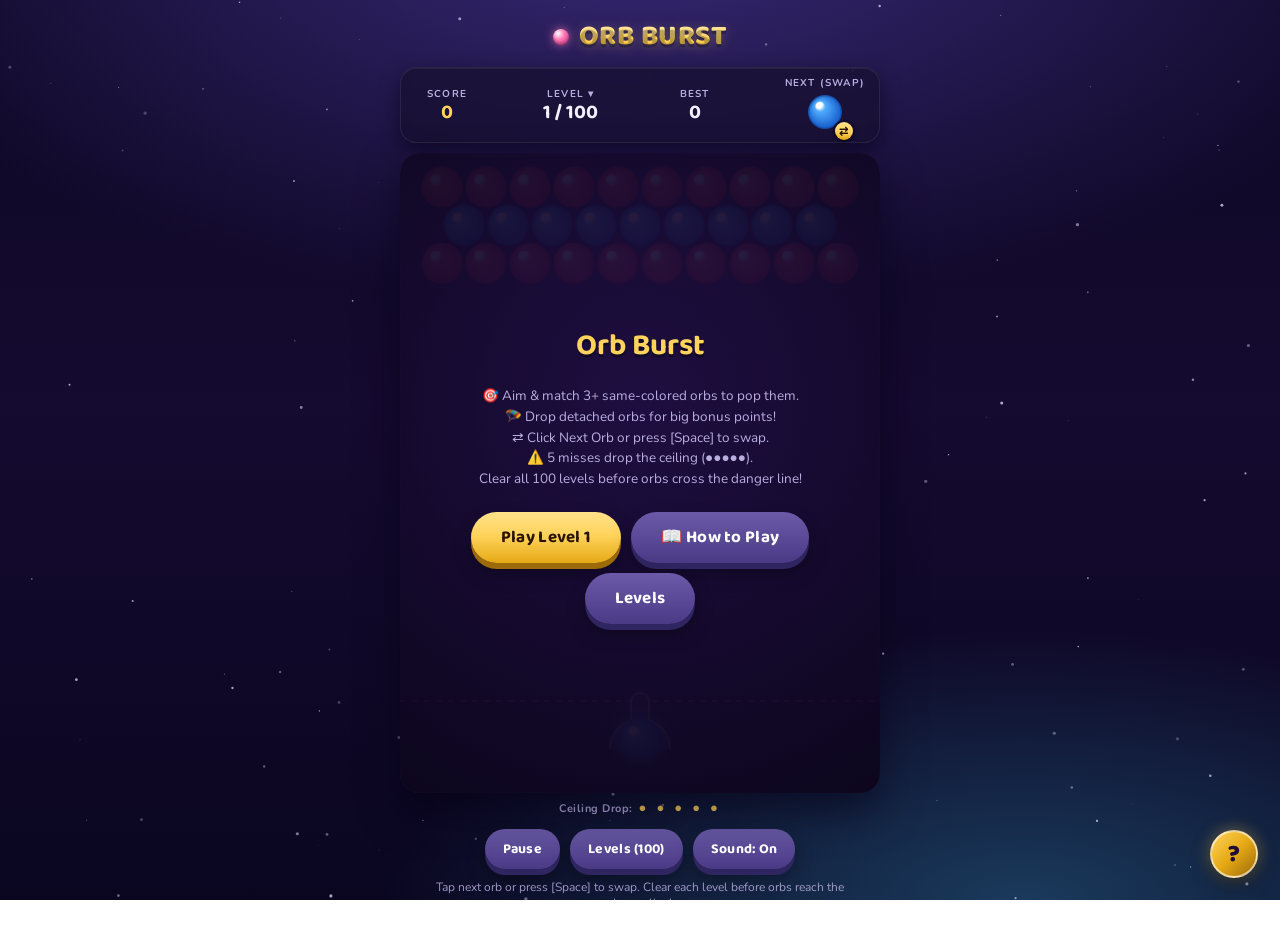
==== commit 29955193: "Update bubbleshooter.html" ====
--- a/bubbleshooter.html
+++ b/bubbleshooter.html
@@ -23,7 +23,7 @@
     </div>
     <div class="hud-block clickable" id="levelHudBlock" title="Click to view all levels">
       <div class="hud-label">Level ▾</div>
-      <div class="hud-value" id="levelVal">1 / 55</div>
+      <div class="hud-value" id="levelVal">1 / 100</div>
     </div>
     <div class="hud-block">
       <div class="hud-label">Best</div>
@@ -43,7 +43,7 @@
     
     <div id="overlay">
       <h2 id="overlayTitle">Orb Burst</h2>
-      <p id="overlayText">Aim, shoot, and match 3 or more orbs of the same color to burst them. Clear all 55 levels!</p>
+      <p id="overlayText">Aim, shoot, and match 3 or more orbs of the same color to burst them. Clear all 100 levels!</p>
       <div class="stat-line" id="overlayStat" style="display:none;"></div>
       <div class="overlay-actions" id="overlayActions">
         <button class="btn" id="overlayBtn">Play</button>
@@ -57,7 +57,7 @@
       <div class="level-modal-header">
         <div>
           <h3 class="level-modal-title">Select Level</h3>
-          <div class="level-modal-sub" id="levelProgressText">Unlocked: 1 / 55</div>
+          <div class="level-modal-sub" id="levelProgressText">Unlocked: 1 / 100</div>
         </div>
         <button class="level-close-btn" id="levelCloseBtn" title="Close">✕</button>
       </div>
@@ -119,8 +119,21 @@
         <div class="help-card">
           <div class="help-card-icon">🌟</div>
           <div class="help-card-body">
-            <h4>55 Levels & Star Ratings</h4>
-            <p>Clear each level to unlock the next! Earn up to 3 Stars (★★★) on every level by clearing with fewer shots. Includes 20 extra Master Difficulty levels!</p>
+            <h4>100 Levels & Star Ratings</h4>
+            <p>Clear each level to unlock the next! Earn up to 3 Stars (★★★) on every level. Includes Master, Super Master, Super Master Pro, and Super Master Pro Ultra tiers!</p>
+          </div>
+        </div>
+        <!-- Secret Password Card to Unlock All Levels -->
+        <div class="help-card secret-unlock-card">
+          <div class="help-card-icon">🔑</div>
+          <div class="help-card-body" style="width: 100%;">
+            <h4>Secret Level Unlock</h4>
+            <p>Enter secret password to instantly unlock all 100 levels:</p>
+            <div class="secret-input-row">
+              <input type="text" id="secretCodeInput" placeholder="Enter password..." autocomplete="off" spellcheck="false">
+              <button class="btn secret-unlock-btn" id="secretUnlockBtn">Unlock</button>
+            </div>
+            <div id="secretCodeMsg" class="secret-msg"></div>
           </div>
         </div>
       </div>
@@ -137,7 +150,7 @@
 
   <div id="controls-row">
     <button class="btn secondary" id="pauseBtn">Pause</button>
-    <button class="btn secondary" id="levelsBtn">Levels (55)</button>
+    <button class="btn secondary" id="levelsBtn">Levels (100)</button>
     <button class="btn secondary" id="soundBtn">Sound: On</button>
   </div>
 
@@ -266,6 +279,7 @@
     { id:'y', a:'#ffe066', b:'#e0a41c' },
     { id:'p', a:'#c58bff', b:'#7b2fd6' },
     { id:'o', a:'#ffab5e', b:'#e0651c' },
+    { id:'c', a:'#00f5d4', b:'#008b99' },
   ];
   function colorById(id){ return COLORS.find(c=>c.id===id); }
 
@@ -286,9 +300,9 @@
   function colsInRow(r){ return r%2===1 ? COLS-1 : COLS; }
 
   /* ---------------------------------------------------------
-     Game state & Level System (55 Levels)
+     Game state & Level System (100 Levels)
   --------------------------------------------------------- */
-  const TOTAL_LEVELS = 55;
+  const TOTAL_LEVELS = 100;
   const MAX_FOULS = 5;
   let fouls = MAX_FOULS;
 
@@ -316,6 +330,8 @@
   let floatTexts = [];        // "+30" style popups
 
   let state = 'menu';         // menu | aiming | flying | resolving | paused | over | win
+  let prevState = null;       // paused return state
+
   let animT = 0;
 
   document.getElementById('bestVal').textContent = best;
@@ -335,7 +351,7 @@
   }
 
   /* ---------------------------------------------------------
-     55 Distinct Level Architectures (Fast & Fun: 3 to 5 rows)
+     100 Distinct Level Architectures (Fast & Fun: 3 to 5 rows)
   --------------------------------------------------------- */
   const LEVEL_DEFS = [
     { name: "First Steps", rows: 3, colors: ['r', 'b'], type: 'stripes' },
@@ -393,7 +409,55 @@
     { name: "Abyss Maw", rows: 5, colors: ['p', 'b', 'r', 'g', 'y'], type: 'abyss' },
     { name: "Apex Trident", rows: 5, colors: ['b', 'p', 'r', 'y', 'o', 'g'], type: 'apex' },
     { name: "Supercluster", rows: 5, colors: ['p', 'b', 'y', 'g', 'o', 'r'], type: 'supercluster' },
-    { name: "Supreme Grandmaster", rows: 5, colors: ['r', 'b', 'g', 'y', 'p', 'o'], type: 'grand_master' }
+    { name: "Supreme Grandmaster", rows: 5, colors: ['r', 'b', 'g', 'y', 'p', 'o'], type: 'grand_master' },
+    // --- DIFFICULTY: SUPER MASTER (Levels 56 - 70, 6 Colors) ---
+    { name: "Solar Prominence", rows: 5, colors: ['r', 'b', 'g', 'y', 'p', 'o'], type: 'solar_prominence' },
+    { name: "Hydra Serpent", rows: 5, colors: ['r', 'b', 'g', 'y', 'p', 'o'], type: 'hydra' },
+    { name: "Valkyrie Shield", rows: 5, colors: ['r', 'b', 'g', 'y', 'p', 'o'], type: 'valkyrie' },
+    { name: "Plasma Vortex", rows: 5, colors: ['r', 'b', 'g', 'y', 'p', 'o'], type: 'plasma_vortex' },
+    { name: "Titan Colosseum", rows: 5, colors: ['r', 'b', 'g', 'y', 'p', 'o'], type: 'titan_colosseum' },
+    { name: "Chrono Spiral", rows: 5, colors: ['r', 'b', 'g', 'y', 'p', 'o'], type: 'chrono_spiral' },
+    { name: "Nebula Cross", rows: 5, colors: ['r', 'b', 'g', 'y', 'p', 'o'], type: 'nebula_cross' },
+    { name: "Prism Hexagon", rows: 5, colors: ['r', 'b', 'g', 'y', 'p', 'o'], type: 'prism_hex' },
+    { name: "Eclipse Corona", rows: 5, colors: ['r', 'b', 'g', 'y', 'p', 'o'], type: 'corona' },
+    { name: "Cosmic Trident", rows: 5, colors: ['r', 'b', 'g', 'y', 'p', 'o'], type: 'cosmic_trident' },
+    { name: "Vortex Matrix", rows: 5, colors: ['r', 'b', 'g', 'y', 'p', 'o'], type: 'vortex_matrix' },
+    { name: "Gorgon Gaze", rows: 5, colors: ['r', 'b', 'g', 'y', 'p', 'o'], type: 'gorgon' },
+    { name: "Supernova Core", rows: 5, colors: ['r', 'b', 'g', 'y', 'p', 'o'], type: 'supernova_core' },
+    { name: "Ouroboros", rows: 5, colors: ['r', 'b', 'g', 'y', 'p', 'o'], type: 'ouroboros' },
+    { name: "Grand Sovereign", rows: 5, colors: ['r', 'b', 'g', 'y', 'p', 'o'], type: 'grand_sovereign' },
+    // --- DIFFICULTY: SUPER MASTER PRO (Levels 71 - 85, 6 to 7 Colors) ---
+    { name: "Aurora Borealis", rows: 5, colors: ['r', 'b', 'g', 'y', 'p', 'o'], type: 'aurora' },
+    { name: "Quantum Entanglement", rows: 5, colors: ['r', 'b', 'g', 'y', 'p', 'o'], type: 'quantum_entanglement' },
+    { name: "Diamond Bastion", rows: 5, colors: ['r', 'b', 'g', 'y', 'p', 'o'], type: 'diamond_bastion' },
+    { name: "Pulsar Cascade", rows: 5, colors: ['r', 'b', 'g', 'y', 'p', 'o'], type: 'pulsar_cascade' },
+    { name: "Starlight Chevron", rows: 5, colors: ['r', 'b', 'g', 'y', 'p', 'o'], type: 'starlight_chevron' },
+    { name: "Cosmic Mirage", rows: 5, colors: ['r', 'b', 'g', 'y', 'p', 'o'], type: 'cosmic_mirage' },
+    { name: "Apex Sentinel", rows: 5, colors: ['r', 'b', 'g', 'y', 'p', 'o'], type: 'apex_sentinel' },
+    { name: "Neon Cyan Dawn", rows: 5, colors: ['r', 'b', 'g', 'y', 'p', 'o', 'c'], type: 'cyan_dawn' },
+    { name: "Prism Nexus", rows: 5, colors: ['r', 'b', 'g', 'y', 'p', 'o', 'c'], type: 'prism_nexus' },
+    { name: "Electra Lattice", rows: 5, colors: ['r', 'b', 'g', 'y', 'p', 'o', 'c'], type: 'electra_lattice' },
+    { name: "Galactic Swirl", rows: 5, colors: ['r', 'b', 'g', 'y', 'p', 'o', 'c'], type: 'galactic_swirl' },
+    { name: "Spectral Barrier", rows: 5, colors: ['r', 'b', 'g', 'y', 'p', 'o', 'c'], type: 'spectral_barrier' },
+    { name: "Cybernetic Ring", rows: 5, colors: ['r', 'b', 'g', 'y', 'p', 'o', 'c'], type: 'cyber_ring' },
+    { name: "Hyperdrive Beam", rows: 5, colors: ['r', 'b', 'g', 'y', 'p', 'o', 'c'], type: 'hyperdrive' },
+    { name: "Pro Grandmaster", rows: 5, colors: ['r', 'b', 'g', 'y', 'p', 'o', 'c'], type: 'pro_grandmaster' },
+    // --- DIFFICULTY: SUPER MASTER PRO ULTRA (Levels 86 - 100, 7 Colors) ---
+    { name: "Mythic Genesis", rows: 5, colors: ['r', 'b', 'g', 'y', 'p', 'o', 'c'], type: 'mythic_genesis' },
+    { name: "Singularity Gate", rows: 5, colors: ['r', 'b', 'g', 'y', 'p', 'o', 'c'], type: 'singularity_gate' },
+    { name: "Celestial Wings", rows: 5, colors: ['r', 'b', 'g', 'y', 'p', 'o', 'c'], type: 'celestial_wings' },
+    { name: "Dark Matter Web", rows: 5, colors: ['r', 'b', 'g', 'y', 'p', 'o', 'c'], type: 'dark_matter' },
+    { name: "Omni Prism", rows: 5, colors: ['r', 'b', 'g', 'y', 'p', 'o', 'c'], type: 'omni_prism' },
+    { name: "Vortex Horizon", rows: 5, colors: ['r', 'b', 'g', 'y', 'p', 'o', 'c'], type: 'vortex_horizon' },
+    { name: "Titan Monolith", rows: 5, colors: ['r', 'b', 'g', 'y', 'p', 'o', 'c'], type: 'titan_monolith' },
+    { name: "Aether Labyrinth", rows: 5, colors: ['r', 'b', 'g', 'y', 'p', 'o', 'c'], type: 'aether_labyrinth' },
+    { name: "Quantum Overdrive", rows: 5, colors: ['r', 'b', 'g', 'y', 'p', 'o', 'c'], type: 'quantum_overdrive' },
+    { name: "Supercluster Helix", rows: 5, colors: ['r', 'b', 'g', 'y', 'p', 'o', 'c'], type: 'supercluster_helix' },
+    { name: "Solaris Dominion", rows: 5, colors: ['r', 'b', 'g', 'y', 'p', 'o', 'c'], type: 'solaris_dominion' },
+    { name: "Archangel Citadel", rows: 5, colors: ['r', 'b', 'g', 'y', 'p', 'o', 'c'], type: 'archangel_citadel' },
+    { name: "Prismatic Infinity", rows: 5, colors: ['r', 'b', 'g', 'y', 'p', 'o', 'c'], type: 'prismatic_infinity' },
+    { name: "Godspeed Apex", rows: 5, colors: ['r', 'b', 'g', 'y', 'p', 'o', 'c'], type: 'godspeed_apex' },
+    { name: "Ultra Supreme Grandmaster", rows: 5, colors: ['r', 'b', 'g', 'y', 'p', 'o', 'c'], type: 'ultra_supreme' }
   ];
 
   /* ---------------------------------------------------------
@@ -745,6 +809,245 @@
             const angGM = Math.atan2(r - 2, c - 4.5);
             const spoke = Math.floor(((angGM + Math.PI) / (Math.PI * 2)) * 6);
             colId = colors[(Math.floor(dGM) + spoke) % numColors];
+            break;
+
+          // --- SUPER MASTER (Levels 56 - 70) ---
+          case 'solar_prominence':
+            if(r === 4 && (c === 0 || c === totalCols - 1)) spawn = false;
+            colId = colors[(Math.floor(Math.abs(c - 4.5) * 1.5) + r) % numColors];
+            break;
+          case 'hydra':
+            colId = colors[Math.floor(Math.abs(Math.sin(c + r * 1.2)) * 5) % numColors];
+            break;
+          case 'valkyrie':
+            if(r === 2 && (c === 4 || c === 5)) {
+              colId = colors[0];
+            } else {
+              colId = colors[Math.floor(Math.abs(c - 4.5) + (4 - r)) % numColors];
+            }
+            break;
+          case 'plasma_vortex':
+            const dPV = Math.hypot(c - 4.5, r - 2);
+            const aPV = Math.atan2(r - 2, c - 4.5);
+            colId = colors[Math.floor(Math.abs(aPV * 2.5 + dPV * 1.2)) % numColors];
+            break;
+          case 'titan_colosseum':
+            if(r === 2 && (c >= 3 && c <= 6)) spawn = false;
+            colId = colors[(Math.floor(Math.abs(c - 4.5)) + r) % numColors];
+            break;
+          case 'chrono_spiral':
+            const aCS = Math.atan2(r - 2, c - 4.5) + Math.PI;
+            const dCS = Math.hypot(c - 4.5, r - 2);
+            colId = colors[Math.floor(aCS * 2 + dCS * 1.5) % numColors];
+            break;
+          case 'nebula_cross':
+            if(r === 2 || c === 4 || c === 5){
+              colId = colors[0];
+            } else {
+              colId = colors[(r + c) % numColors];
+            }
+            break;
+          case 'prism_hex':
+            const hxD = Math.max(Math.abs(c - 4.5), Math.abs(r - 2) * 1.5);
+            colId = colors[Math.floor(hxD * 1.4) % numColors];
+            break;
+          case 'corona':
+            const dCor = Math.hypot(c - 4.5, r - 2);
+            if(dCor < 1.1) spawn = false;
+            colId = colors[Math.floor(dCor * 2) % numColors];
+            break;
+          case 'cosmic_trident':
+            if(r >= 3 && !(c === 2 || c === 5 || c === 8 || c === 1 || c === 7)){
+              spawn = false;
+            } else {
+              colId = colors[(c % 3 + r) % numColors];
+            }
+            break;
+          case 'vortex_matrix':
+            colId = colors[(c * 3 + r * 2) % numColors];
+            break;
+          case 'gorgon':
+            const gD = Math.hypot(c - 4.5, r - 1.5);
+            if(r === 2 && (c === 3 || c === 6)) {
+              colId = colors[1];
+            } else {
+              colId = colors[Math.floor(gD * 1.8 + (c % 2)) % numColors];
+            }
+            break;
+          case 'supernova_core':
+            const snD = Math.hypot(c - 4.5, r - 2);
+            if(snD < 1.3){
+              colId = colors[0];
+            } else {
+              colId = colors[(Math.floor(snD * 2) + (r % 2)) % numColors];
+            }
+            break;
+          case 'ouroboros':
+            const dOuro = Math.hypot(c - 4.5, r - 2);
+            if(dOuro < 1.0 || dOuro > 3.6){
+              spawn = (r === 0);
+              colId = colors[r % numColors];
+            } else {
+              const aOuro = Math.atan2(r - 2, c - 4.5) + Math.PI;
+              colId = colors[Math.floor((aOuro / (Math.PI * 2)) * numColors) % numColors];
+            }
+            break;
+          case 'grand_sovereign':
+            const dGSov = Math.hypot(c - 4.5, r - 2);
+            colId = colors[(Math.floor(dGSov) + Math.floor(Math.abs(c - 4.5))) % numColors];
+            break;
+
+          // --- SUPER MASTER PRO (Levels 71 - 85) ---
+          case 'aurora':
+            colId = colors[Math.floor(Math.sin(c * 0.7) * 2 + r * 1.3 + 5) % numColors];
+            break;
+          case 'quantum_entanglement':
+            const dQE1 = Math.hypot(c - 2.5, r - 2);
+            const dQE2 = Math.hypot(c - 6.5, r - 2);
+            colId = colors[Math.floor(Math.min(dQE1, dQE2) * 2) % numColors];
+            break;
+          case 'diamond_bastion':
+            const dBast = Math.abs(c - 4.5) + Math.abs(r - 2);
+            if(dBast === 0 || dBast === 1){
+              colId = colors[0];
+            } else {
+              colId = colors[Math.floor(dBast) % numColors];
+            }
+            break;
+          case 'pulsar_cascade':
+            colId = colors[(Math.floor(Math.abs(c - 4.5) * 2) + r * 3) % numColors];
+            break;
+          case 'starlight_chevron':
+            const chev2 = (c + r) % 4;
+            colId = colors[(chev2 * 2 + (r % 2)) % numColors];
+            break;
+          case 'cosmic_mirage':
+            const mirX = c > 4 ? totalCols - 1 - c : c;
+            colId = colors[(mirX * 2 + r) % numColors];
+            break;
+          case 'apex_sentinel':
+            if(r === 4 && (c < 3 || c > 6)) spawn = false;
+            colId = colors[(Math.floor(Math.abs(c - 4.5)) + r * 2) % numColors];
+            break;
+          case 'cyan_dawn':
+            if(r === 2 && (c === 4 || c === 5)){
+              colId = 'c';
+            } else if((c + r) % 3 === 0){
+              colId = 'c';
+            } else {
+              colId = colors[(c + r) % numColors];
+            }
+            break;
+          case 'prism_nexus':
+            const dPN = Math.hypot(c - 4.5, r - 2);
+            const aPN = Math.atan2(r - 2, c - 4.5);
+            colId = colors[Math.floor(Math.abs(aPN * 3 + dPN * 1.5)) % numColors];
+            break;
+          case 'electra_lattice':
+            colId = colors[((c % 2 === 0 ? r * 2 : r * 2 + 1) + Math.floor(c / 2)) % numColors];
+            break;
+          case 'galactic_swirl':
+            const dGSw = Math.hypot(c - 4.5, r - 2);
+            const aGSw = Math.atan2(r - 2, c - 4.5) + Math.PI;
+            colId = colors[Math.floor((aGSw * 2.2 + dGSw * 1.8)) % numColors];
+            break;
+          case 'spectral_barrier':
+            if(r === 2) {
+              colId = colors[numColors - 1];
+            } else {
+              colId = colors[(Math.floor(Math.abs(c - 4.5)) + r) % numColors];
+            }
+            break;
+          case 'cyber_ring':
+            const dCR = Math.hypot(c - 4.5, r - 2);
+            if(dCR >= 1.5 && dCR <= 2.8){
+              colId = 'c';
+            } else {
+              colId = colors[Math.floor(dCR * 1.5 + r) % numColors];
+            }
+            break;
+          case 'hyperdrive':
+            colId = colors[Math.floor(Math.abs(c - 4.5) * 3 + r) % numColors];
+            break;
+          case 'pro_grandmaster':
+            const dPGM = Math.hypot(c - 4.5, r - 2);
+            const spkPGM = Math.floor(((Math.atan2(r - 2, c - 4.5) + Math.PI) / (Math.PI * 2)) * 7);
+            colId = colors[(Math.floor(dPGM) + spkPGM) % numColors];
+            break;
+
+          // --- SUPER MASTER PRO ULTRA (Levels 86 - 100) ---
+          case 'mythic_genesis':
+            colId = colors[(c * 2 + r * 3 + Math.floor(Math.abs(c - 4.5))) % numColors];
+            break;
+          case 'singularity_gate':
+            const dSG2 = Math.hypot(c - 4.5, r - 2);
+            if(dSG2 < 1.2){
+              colId = 'c';
+            } else {
+              colId = colors[Math.floor(dSG2 * 2 + (r % 2)) % numColors];
+            }
+            break;
+          case 'celestial_wings':
+            if(r === 4 && (c === 4 || c === 5)) spawn = false;
+            colId = colors[(Math.floor(Math.abs(c - 4.5) * 2) + r) % numColors];
+            break;
+          case 'dark_matter':
+            if((r === 1 || r === 3) && (c % 3 === 0)) spawn = false;
+            colId = colors[(c * 3 + r * 4) % numColors];
+            break;
+          case 'omni_prism':
+            colId = colors[(c + r * 2) % numColors];
+            break;
+          case 'vortex_horizon':
+            const dVH = Math.hypot(c - 4.5, r - 2);
+            const aVH = Math.atan2(r - 2, c - 4.5) + Math.PI;
+            colId = colors[Math.floor((aVH * 3 + dVH * 2)) % numColors];
+            break;
+          case 'titan_monolith':
+            if(c === 4 || c === 5){
+              colId = 'c';
+            } else {
+              colId = colors[(r + Math.floor(Math.abs(c - 4.5))) % numColors];
+            }
+            break;
+          case 'aether_labyrinth':
+            colId = colors[((c % 3) * 2 + (r % 2) * 3 + Math.floor(c / 3)) % numColors];
+            break;
+          case 'quantum_overdrive':
+            const dQO = Math.hypot(c - 4.5, r - 2);
+            colId = colors[(Math.floor(dQO * 2.5) + (c % 2) * 3 + r) % numColors];
+            break;
+          case 'supercluster_helix':
+            colId = colors[Math.floor(Math.abs(Math.sin(c * 0.8 + r) * 7)) % numColors];
+            break;
+          case 'solaris_dominion':
+            const dSol = Math.hypot(c - 4.5, r - 1.5);
+            if(dSol <= 1.4){
+              colId = 'y';
+            } else if(dSol <= 2.6){
+              colId = 'o';
+            } else {
+              colId = colors[(Math.floor(dSol * 1.8) + c) % numColors];
+            }
+            break;
+          case 'archangel_citadel':
+            if(r === 0 && (c < 2 || c > totalCols - 3)) spawn = false;
+            colId = colors[(Math.floor(Math.abs(c - 4.5)) * 2 + r * 2) % numColors];
+            break;
+          case 'prismatic_infinity':
+            const dPInf1 = Math.hypot(c - 2.8, r - 2);
+            const dPInf2 = Math.hypot(c - 6.2, r - 2);
+            colId = colors[Math.floor(Math.min(dPInf1, dPInf2) * 2.5 + (r % 2)) % numColors];
+            break;
+          case 'godspeed_apex':
+            if(r >= 3 && !(c >= 3 && c <= 6)) spawn = false;
+            colId = colors[Math.floor(Math.abs(c - 4.5) * 2 + r * 3) % numColors];
+            break;
+          case 'ultra_supreme':
+            const dUS = Math.hypot(c - 4.5, r - 2);
+            const aUS = Math.atan2(r - 2, c - 4.5) + Math.PI;
+            const spokeUS = Math.floor((aUS / (Math.PI * 2)) * 7);
+            colId = colors[(Math.floor(dUS * 1.5) + spokeUS) % numColors];
             break;
           case 'mandala':
           default:
@@ -1239,10 +1542,10 @@
 
       if(isLastLevel){
         showOverlay(
-          '👑 All 55 Levels Cleared! 👑',
-          `You conquered every level, mastered all 20 Master levels, and became the Ultimate Orb Grandmaster!\nFinal Score: ${score}`,
+          '👑 ULTRA SUPREME GRANDMASTER! 👑',
+          `You conquered ALL 100 LEVELS, mastered Super Master, Super Master Pro, and Super Master Pro Ultra tiers!\nFinal Score: ${score}`,
           true,
-          'Replay Level 55',
+          'Replay Level 100',
           true
         );
       } else {
@@ -1419,10 +1722,24 @@
       if(isCurrent) card.classList.add('current');
       if(isLocked) card.classList.add('locked');
       if(stars > 0) card.classList.add('completed');
-      if(i > 35) card.classList.add('master');
-
-      const isMaster = i > 35;
-      card.title = `Level ${i}${isMaster ? ' [MASTER]' : ''}: ${def ? def.name : ''}`;
+      if(i > 85){
+        card.classList.add('ultra');
+        card.title = `Level ${i} [ULTRA]: ${def ? def.name : ''}`;
+      } else if(i > 70){
+        card.classList.add('pro');
+        card.title = `Level ${i} [PRO]: ${def ? def.name : ''}`;
+      } else if(i > 55){
+        card.classList.add('super-master');
+        card.title = `Level ${i} [SUPER MASTER]: ${def ? def.name : ''}`;
+      } else if(i > 35){
+        card.classList.add('master');
+        card.title = `Level ${i} [MASTER]: ${def ? def.name : ''}`;
+      } else {
+        card.title = `Level ${i}: ${def ? def.name : ''}`;
+      }
+
+
+
 
       if(isLocked){
         card.innerHTML = `
@@ -1466,6 +1783,11 @@
   let helpPrevState = null;
 
   function openHelpModal(){
+    const msgEl = document.getElementById('secretCodeMsg');
+    if(msgEl && unlockedLevel >= TOTAL_LEVELS && !msgEl.textContent){
+      msgEl.className = 'secret-msg success';
+      msgEl.textContent = '🌟 All 100 levels are unlocked!';
+    }
     ensureAudio();
     if(state === 'aiming' || state === 'flying'){
       helpPrevState = state;
@@ -1486,6 +1808,50 @@
   if(helpCloseBtn) helpCloseBtn.addEventListener('click', closeHelpModal);
   if(helpDoneBtn) helpDoneBtn.addEventListener('click', closeHelpModal);
   if(overlayRulesBtn) overlayRulesBtn.addEventListener('click', openHelpModal);
+
+  /* Secret Password to Unlock All Levels (Cheat Code: Naruto@106) */
+  const secretCodeInput = document.getElementById('secretCodeInput');
+  const secretUnlockBtn = document.getElementById('secretUnlockBtn');
+  const secretCodeMsg = document.getElementById('secretCodeMsg');
+
+  function handleSecretUnlock(){
+    if(!secretCodeInput || !secretCodeMsg) return;
+    const val = secretCodeInput.value.trim();
+    if(val === 'Naruto@106'){
+      unlockedLevel = TOTAL_LEVELS;
+      localStorage.setItem('orbBurstUnlocked', String(TOTAL_LEVELS));
+      if(levelProgressText){
+        levelProgressText.textContent = `Unlocked: ${TOTAL_LEVELS} / ${TOTAL_LEVELS}`;
+      }
+      secretCodeMsg.className = 'secret-msg success';
+      secretCodeMsg.textContent = '🎉 All 100 levels unlocked successfully!';
+      secretCodeInput.value = '';
+      sfxLevel();
+      beep(1100, 0.25, 'triangle', 0.18, 0.3);
+      if(levelSelectModal && levelSelectModal.classList.contains('show')){
+        renderLevelGrid();
+      }
+    } else {
+      secretCodeMsg.className = 'secret-msg error';
+      secretCodeMsg.textContent = '❌ Incorrect password. Try again!';
+      beep(200, 0.25, 'sawtooth', 0.12);
+    }
+  }
+
+  if(secretUnlockBtn){
+    secretUnlockBtn.addEventListener('click', handleSecretUnlock);
+  }
+  if(secretCodeInput){
+    secretCodeInput.addEventListener('keydown', (e)=>{
+      if(e.key === 'Enter'){
+        e.preventDefault();
+        handleSecretUnlock();
+      }
+      if(e.code === 'Space'){
+        e.stopPropagation();
+      }
+    });
+  }
 
   // Next Orb Swap
   const nextWrap = document.getElementById('nextWrap');
@@ -1539,7 +1905,7 @@
       showOverlay('Paused', 'Take a breather. Tap resume when you\'re ready to keep popping orbs.', false, 'Resume', true, true);
     }
   });
-  let prevState = null;
+
 
   document.getElementById('soundBtn').addEventListener('click', (e)=>{
     ensureAudio();
@@ -1584,7 +1950,7 @@
   buildLevel(level);
   showOverlay(
     'Orb Burst',
-    '🎯 Aim & match 3+ same-colored orbs to pop them.\n🪂 Drop detached orbs for big bonus points!\n⇄ Click Next Orb or press [Space] to swap.\n⚠️ 5 misses drop the ceiling (●●●●●).\nClear all 55 levels before orbs cross the danger line!',
+    '🎯 Aim & match 3+ same-colored orbs to pop them.\n🪂 Drop detached orbs for big bonus points!\n⇄ Click Next Orb or press [Space] to swap.\n⚠️ 5 misses drop the ceiling (●●●●●).\nClear all 100 levels before orbs cross the danger line!',
     true,
     'Play Level ' + level,
     true,
@@ -1595,4 +1961,4 @@
 })();
 </script>
 </body>
-</html>+</html>
